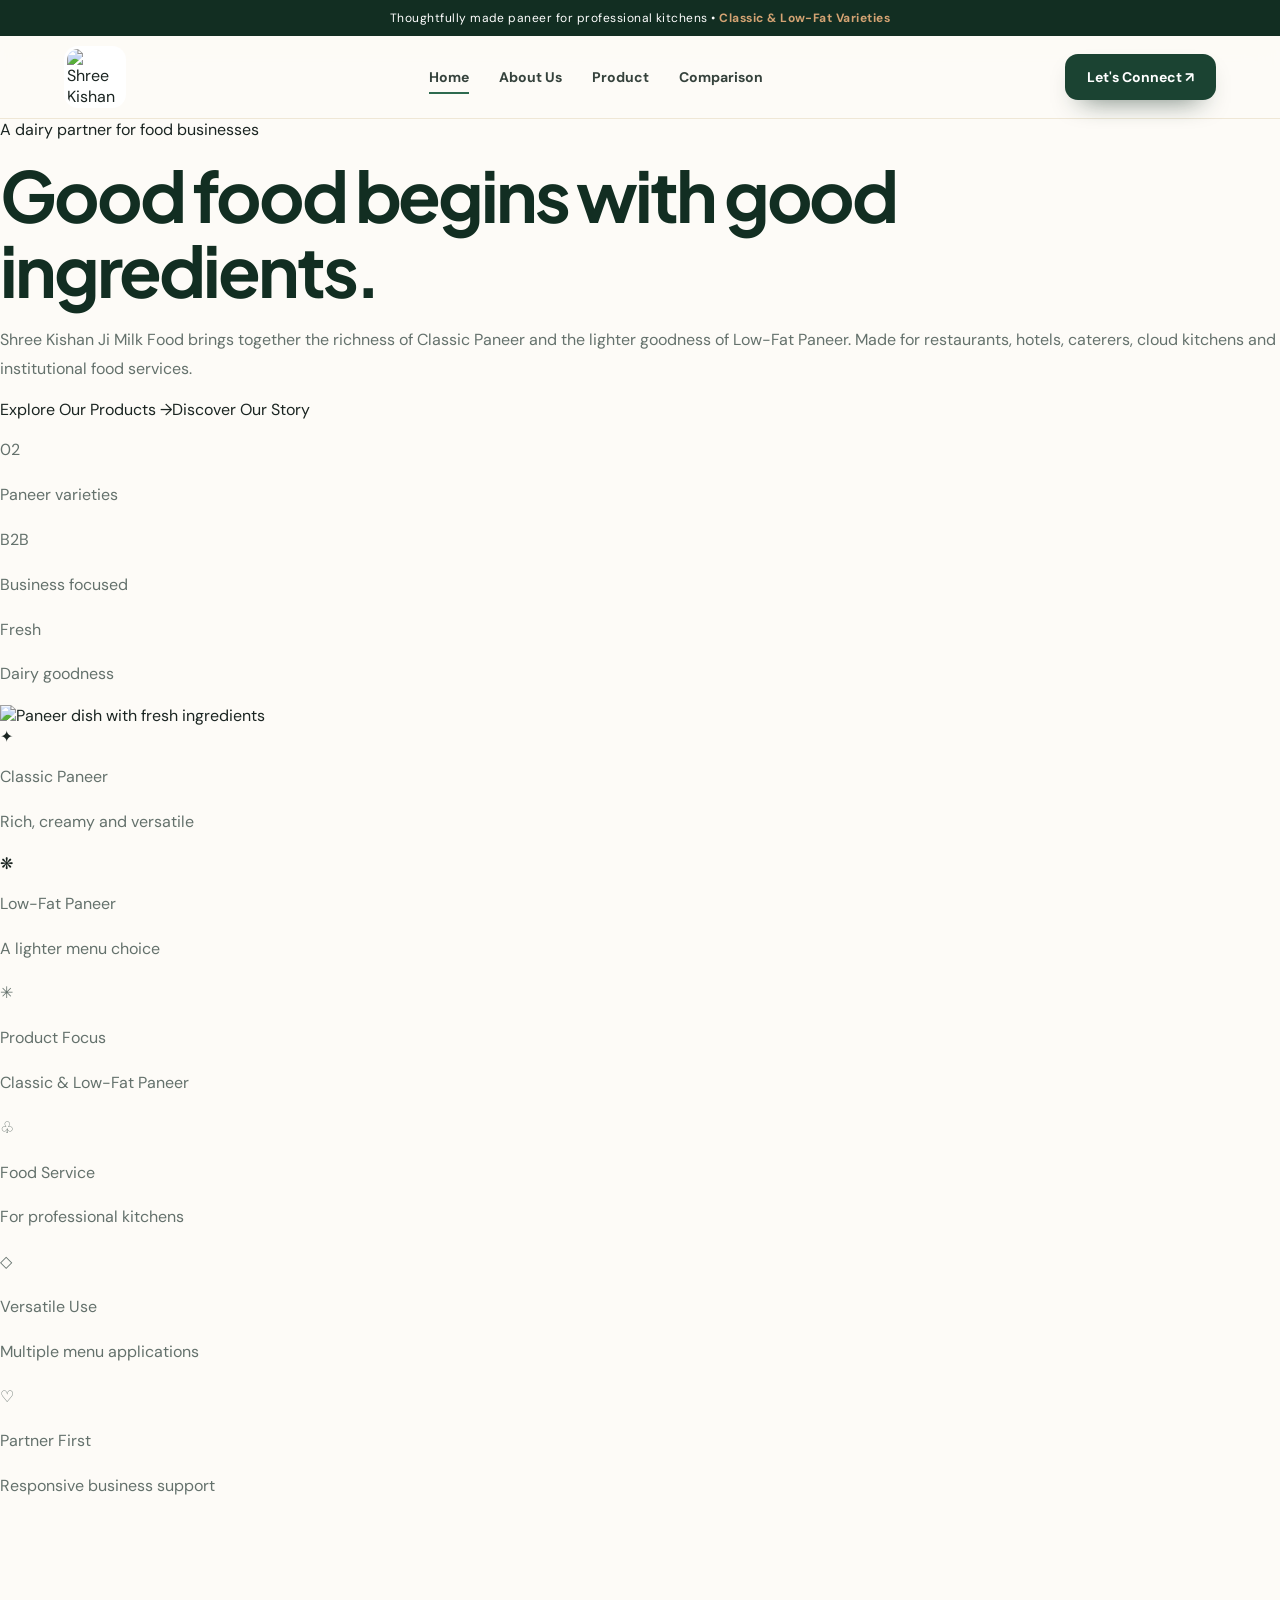
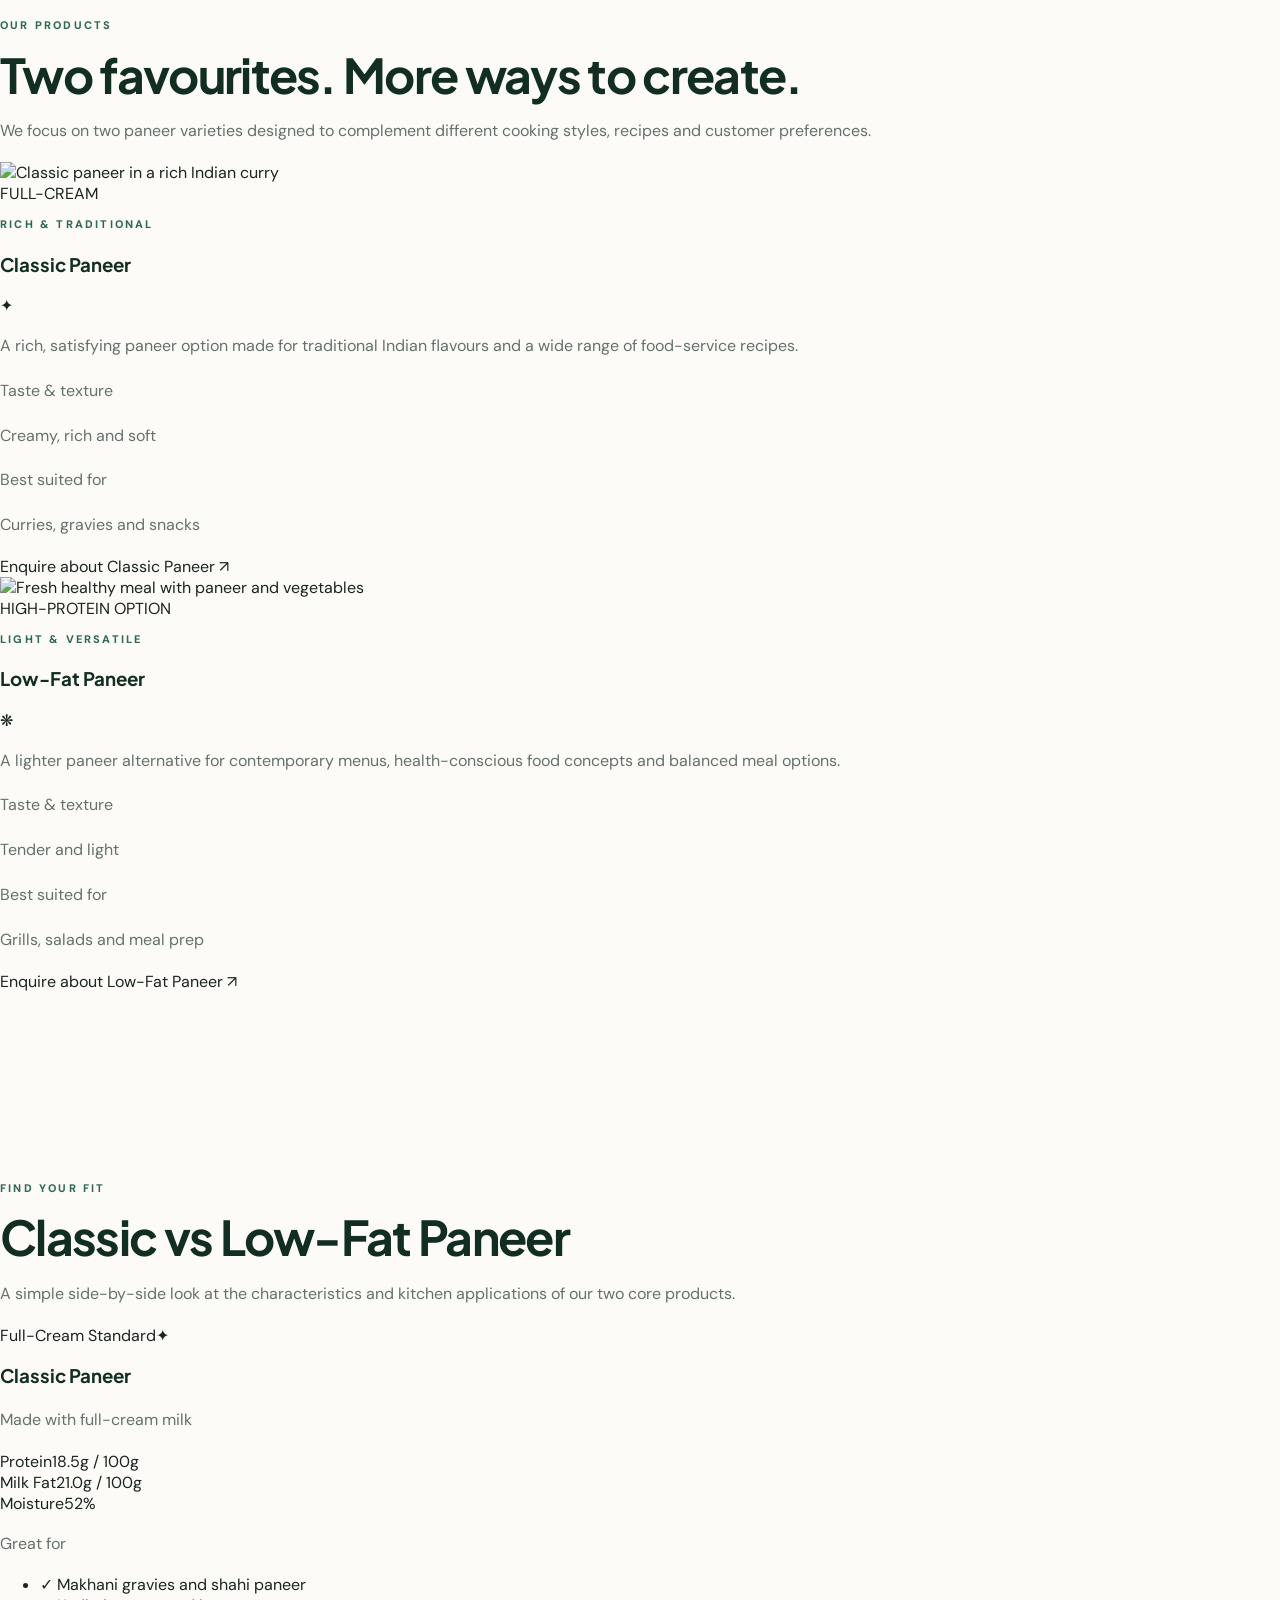
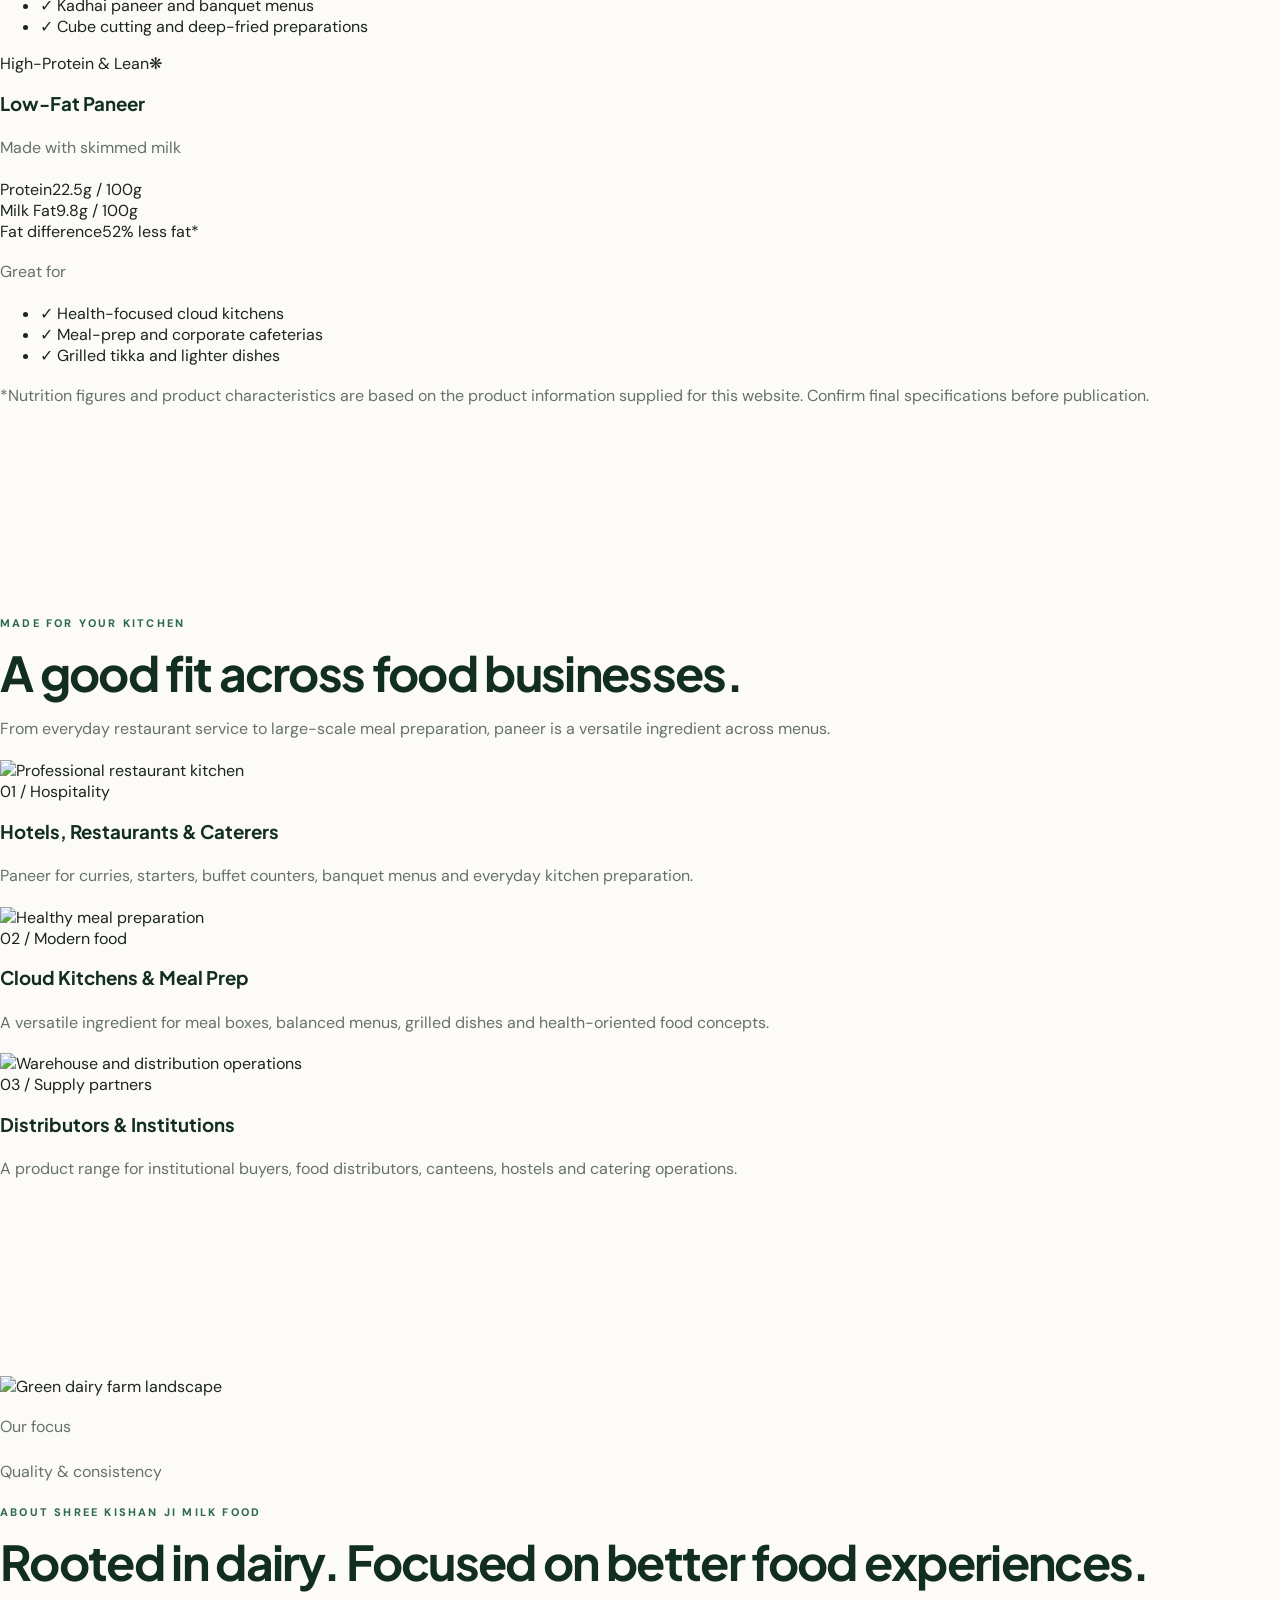
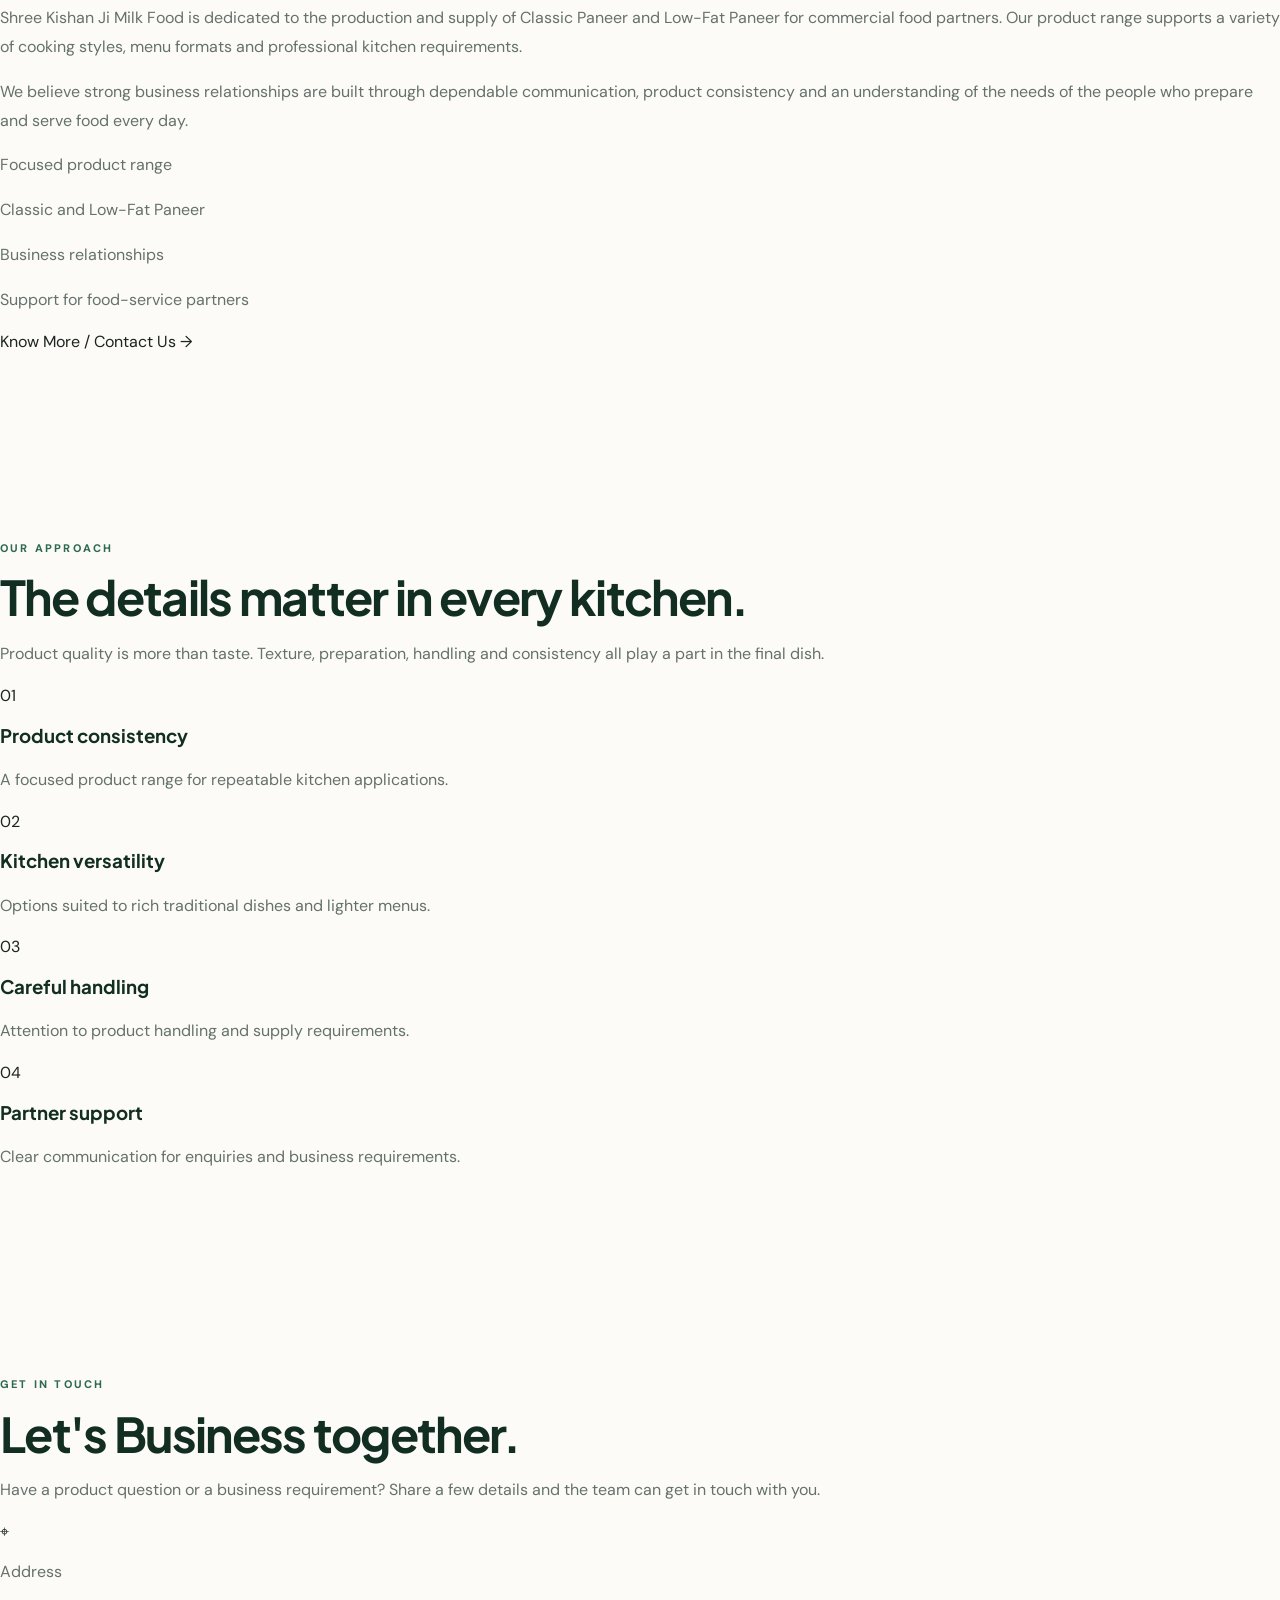
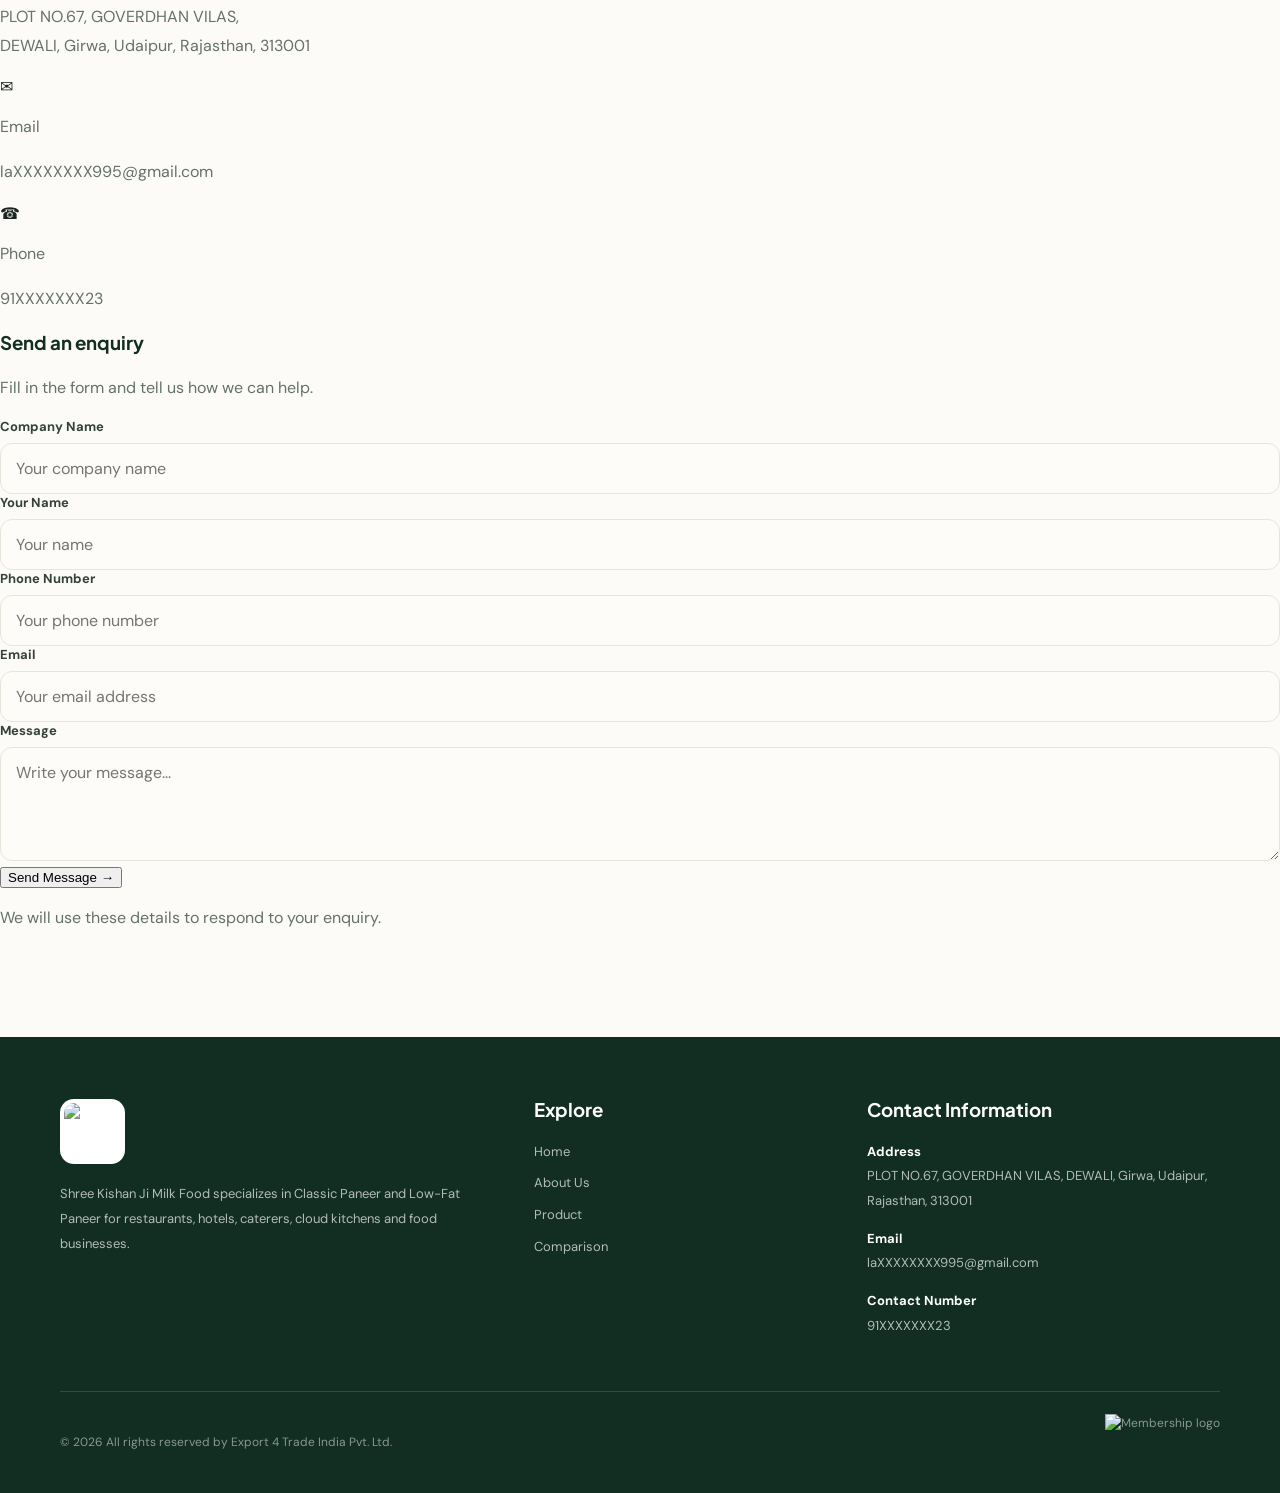
==== index.html @ c9b60cdc "first commit" ====
<!doctype html>
<html lang="en" class="scroll-smooth">
  <head>
    <meta charset="UTF-8" />
    <meta name="viewport" content="width=device-width, initial-scale=1.0" />
    <title>Shree Kishan Ji Milk Food | Classic & Low-Fat Paneer</title>
    <meta
      name="description"
      content="Shree Kishan Ji Milk Food manufactures Classic Paneer and Low-Fat Paneer for hotels, restaurants, caterers, cloud kitchens and institutional kitchens."
    />
    <meta name="keywords" content="Paneer, Low-Fat Paneer, Classic Paneer, Food Service, Hotels, Restaurants, Caterers, Cloud Kitchens, Institutional Kitchens" />
    <meta name="author" content="Gaurav Rajoriya" />

     <!-- Favicon -->
    <link rel="icon" type="image/png" href="./favicon.ico" />
    <link rel="apple-touch-icon" href="./apple-touch-icon.png" />


    <link rel="preconnect" href="https://fonts.googleapis.com" />
    <link rel="preconnect" href="https://fonts.gstatic.com" crossorigin />
    <link
      href="https://fonts.googleapis.com/css2?family=DM+Sans:wght@400;500;600;700&family=Plus+Jakarta+Sans:wght@600;700;800&display=swap"
      rel="stylesheet"
    />
    <link rel="stylesheet" href="style.css" />
    <script src="https://cdn.tailwindcss.com"></script>
    <script>
      tailwind.config = {
        theme: {
          extend: {
            fontFamily: {
              sans: ["DM Sans", "sans-serif"],
              display: ["Plus Jakarta Sans", "sans-serif"],
            },
            colors: {
              cream: { 50: "#FDFBF7", 100: "#F7F3EA", 200: "#EFE7D6" },
              pasture: {
                50: "#F0F7F4",
                100: "#D8F3DC",
                600: "#2D6A4F",
                800: "#1B4332",
                900: "#122E22",
              },
              skyfit: {
                50: "#F0F9FF",
                100: "#E0F2FE",
                600: "#0284C7",
                700: "#0369A1",
              },
              gold: { 400: "#E9C46A", 500: "#D4A373" },
            },
            boxShadow: {
              soft: "0 12px 35px -12px rgba(27,67,50,.15)",
              lift: "0 24px 55px -18px rgba(18,46,34,.25)",
            },
          },
        },
      };
    </script>
  </head>
  <body class="font-sans antialiased">
    <div class="topbar">
      Thoughtfully made paneer for professional kitchens <span>•</span>
      <b>Classic &amp; Low-Fat Varieties</b>
    </div>
    <header class="header">
      <div class="navwrap">
        <a href="https://shreekishanjimilkfood.com/"
          ><img
            class="logo"
            src="https://export4tradeindia.com/vendor/company_logo/company_98817af3-6b42-45e3-9a8e-287d0cdbbabe_6afc1a62ebaba.jpg"
            alt="Shree Kishan Ji Milk Food logo"
        /></a>
        <nav class="nav" id="siteNav">
          <a class="active" href="https://shreekishanjimilkfood.com/">Home</a
          ><a class="" href="aboutus.html">About Us</a
          ><a class="" href="product.html">Product</a
          ><a class="" href="comparison.html"> Comparison</a
          ><a class="mobile-contact-btn" href="contact.html">Contact</a>
        </nav>
        <a class="btn nav-cta" href="contact.html">Let's Connect ↗</a
        ><button
          class="menu-btn"
          id="menuBtn"
          aria-label="Toggle menu"
          aria-expanded="false"
        >
          ☰
        </button>
      </div>
    </header>
    <main>
      <!-- HERO -->
      <section id="home" class="relative overflow-hidden">
        <div
          class="hero-orb absolute -top-28 -right-24 w-[520px] h-[520px] rounded-full bg-pasture-100/70 blur-3xl"
        ></div>
        <div
          class="max-w-7xl mx-auto px-5 lg:px-8 py-16 lg:py-24 grid lg:grid-cols-[1fr_1.05fr] gap-12 lg:gap-16 items-center relative"
        >
          <div class="reveal">
            <span
              class="inline-flex items-center gap-2 bg-pasture-100 text-pasture-900 rounded-full px-4 py-2 text-xs sm:text-sm font-bold"
              ><span class="w-2 h-2 rounded-full bg-pasture-600"></span> A dairy
              partner for food businesses</span
            >
            <h1
              class="font-display text-[2.15rem] sm:text-5xl lg:text-[3.8rem] leading-[1.12] font-extrabold text-pasture-900 mt-6"
            >
              Good food begins with
              <span class="text-pasture-600">good ingredients.</span>
            </h1>
            <p
              class="mt-6 text-slate-600 text-base sm:text-lg leading-relaxed max-w-xl"
            >
              Shree Kishan Ji Milk Food brings together the richness of Classic
              Paneer and the lighter goodness of Low-Fat Paneer. Made for
              restaurants, hotels, caterers, cloud kitchens and institutional
              food services.
            </p>
            <div class="mt-8 flex flex-col sm:flex-row gap-3">
              <a
                href="./product.html"
                class="shine inline-flex justify-center items-center bg-pasture-800 hover:bg-pasture-900 text-white rounded-xl px-7 py-4 font-bold transition shadow-lift"
                >Explore Our Products <span class="ml-3">→</span></a
              ><a
                href="./aboutus.html"
                class="inline-flex justify-center items-center bg-white border border-cream-200 hover:border-pasture-600 text-pasture-900 rounded-xl px-7 py-4 font-bold transition"
                >Discover Our Story</a
              >
            </div>
            <div
              class="mt-10 pt-7 border-t border-cream-200 grid grid-cols-3 gap-4 max-w-lg"
            >
              <div>
                <p
                  class="font-display font-extrabold text-2xl text-pasture-800"
                >
                  02
                </p>
                <p class="text-xs sm:text-sm text-slate-500 mt-1">
                  Paneer varieties
                </p>
              </div>
              <div>
                <p
                  class="font-display font-extrabold text-2xl text-pasture-800"
                >
                  B2B
                </p>
                <p class="text-xs sm:text-sm text-slate-500 mt-1">
                  Business focused
                </p>
              </div>
              <div>
                <p
                  class="font-display font-extrabold text-2xl text-pasture-800"
                >
                  Fresh
                </p>
                <p class="text-xs sm:text-sm text-slate-500 mt-1">
                  Dairy goodness
                </p>
              </div>
            </div>
          </div>
          <div class="relative reveal" style="transition-delay: 140ms">
            <div
              class="absolute -inset-4 bg-gradient-to-br from-gold-400/25 via-pasture-100 to-skyfit-100/60 rounded-[2.5rem] rotate-3"
            ></div>
            <div
              class="relative rounded-[2rem] overflow-hidden border-[7px] border-white shadow-lift image-zoom"
            >
              <img
                src="https://images.unsplash.com/photo-1631452180519-c014fe946bc7?auto=format&fit=crop&w=1200&q=90"
                alt="Paneer dish with fresh ingredients"
                class="w-full h-[340px] sm:h-[490px] object-cover"
              />
            </div>
            <div
              class="float absolute -left-2 sm:-left-8 top-10 bg-white/95 backdrop-blur rounded-2xl shadow-soft p-4 sm:p-5 max-w-[190px]"
            >
              <span class="text-2xl">✦</span>
              <p class="font-display font-bold text-pasture-900 mt-1">
                Classic Paneer
              </p>
              <p class="text-xs text-slate-500 mt-1">
                Rich, creamy and versatile
              </p>
            </div>
            <div
              class="float-delay absolute -right-1 sm:-right-6 bottom-8 bg-pasture-900 text-white rounded-2xl shadow-lift p-4 sm:p-5 max-w-[190px]"
            >
              <span class="text-2xl text-gold-400">❋</span>
              <p class="font-display font-bold text-white mt-1">Low-Fat Paneer</p>
              <p class="text-xs text-white/65 mt-1">A lighter menu choice</p>
            </div>
          </div>
        </div>
      </section>
      <!-- BRAND STRIP -->
      <section class="bg-white border-y border-cream-200">
        <div
          class="max-w-7xl mx-auto px-5 lg:px-8 py-7 grid grid-cols-2 md:grid-cols-4 gap-6 text-center"
        >
          <div class="reveal">
            <p class="text-pasture-600 text-xl">✳</p>
            <p class="font-bold text-pasture-900 mt-1">Product Focus</p>
            <p class="text-xs text-slate-500 mt-1">Classic & Low-Fat Paneer</p>
          </div>
          <div class="reveal">
            <p class="text-pasture-600 text-xl">♧</p>
            <p class="font-bold text-pasture-900 mt-1">Food Service</p>
            <p class="text-xs text-slate-500 mt-1">For professional kitchens</p>
          </div>
          <div class="reveal">
            <p class="text-pasture-600 text-xl">◇</p>
            <p class="font-bold text-pasture-900 mt-1">Versatile Use</p>
            <p class="text-xs text-slate-500 mt-1">
              Multiple menu applications
            </p>
          </div>
          <div class="reveal">
            <p class="text-pasture-600 text-xl">♡</p>
            <p class="font-bold text-pasture-900 mt-1">Partner First</p>
            <p class="text-xs text-slate-500 mt-1">
              Responsive business support
            </p>
          </div>
        </div>
      </section>
      <!-- PRODUCTS -->
      <section id="products" class="section-pad bg-cream-50">
        <div class="max-w-7xl mx-auto px-5 lg:px-8">
          <div class="max-w-2xl mx-auto text-center mb-14 reveal">
            <p
              class="eyebrow text-xs font-extrabold uppercase text-pasture-600"
            >
              Our Products
            </p>
            <h2
              class="font-display text-3xl sm:text-4xl lg:text-5xl font-extrabold text-pasture-900 mt-3"
            >
              Two favourites. More ways to create.
            </h2>
            <p class="text-slate-600 mt-4 leading-relaxed">
              We focus on two paneer varieties designed to complement different
              cooking styles, recipes and customer preferences.
            </p>
          </div>
          <div class="grid lg:grid-cols-2 gap-8">
            <article
              class="comparison-card reveal bg-white rounded-[2rem] overflow-hidden border border-cream-200 shadow-soft"
            >
              <div class="relative h-64 sm:h-80 image-zoom overflow-hidden">
                <img
                  src="https://encrypted-tbn0.gstatic.com/images?q=tbn:ANd9GcROo7PjrBl5yjyOrtoBVcky9UUO0MrdorzkqCDSwlj6xg&s=10"
                  alt="Classic paneer in a rich Indian curry"
                  class="w-full h-full object-cover"
                /><span
                  class="absolute top-5 left-5 bg-white/95 text-pasture-900 text-xs font-bold px-4 py-2 rounded-full"
                  >FULL-CREAM</span
                >
              </div>
              <div class="p-7 sm:p-9">
                <div class="flex items-start justify-between gap-4">
                  <div>
                    <p
                      class="eyebrow text-[10px] font-extrabold uppercase text-gold-500"
                    >
                      Rich & traditional
                    </p>
                    <h3
                      class="font-display text-2xl sm:text-3xl font-extrabold text-pasture-900 mt-2"
                    >
                      Classic Paneer
                    </h3>
                  </div>
                  <span class="text-3xl text-gold-500">✦</span>
                </div>
                <p class="text-slate-600 leading-relaxed mt-4">
                  A rich, satisfying paneer option made for traditional Indian
                  flavours and a wide range of food-service recipes.
                </p>
                <div class="grid sm:grid-cols-2 gap-3 mt-6">
                  <div class="bg-cream-50 rounded-xl p-4">
                    <p class="text-xs font-bold text-pasture-800">
                      Taste & texture
                    </p>
                    <p class="text-sm text-slate-600 mt-1">
                      Creamy, rich and soft
                    </p>
                  </div>
                  <div class="bg-cream-50 rounded-xl p-4">
                    <p class="text-xs font-bold text-pasture-800">
                      Best suited for
                    </p>
                    <p class="text-sm text-slate-600 mt-1">
                      Curries, gravies and snacks
                    </p>
                  </div>
                </div>
                <a
                  href="contact.html"
                  class="inline-flex items-center mt-7 text-pasture-700 font-bold hover:text-pasture-900"
                  >Enquire about Classic Paneer <span class="ml-2">↗</span></a
                >
              </div>
            </article>
            <article
              class="comparison-card reveal bg-white rounded-[2rem] overflow-hidden border border-cream-200 shadow-soft"
              style="transition-delay: 120ms"
            >
              <div class="relative h-64 sm:h-80 image-zoom overflow-hidden">
                <img
                  src="https://encrypted-tbn0.gstatic.com/images?q=tbn:ANd9GcQuod0s293kv3gmIuRHAVWwrUfYeNpTG-qV2-JhHv1HmA&s=10"
                  alt="Fresh healthy meal with paneer and vegetables"
                  class="w-full h-full object-cover"
                /><span
                  class="absolute top-5 left-5 bg-skyfit-600 text-white text-xs font-bold px-4 py-2 rounded-full"
                  >HIGH-PROTEIN OPTION</span
                >
              </div>
              <div class="p-7 sm:p-9">
                <div class="flex items-start justify-between gap-4">
                  <div>
                    <p
                      class="eyebrow text-[10px] font-extrabold uppercase text-skyfit-700"
                    >
                      Light & versatile
                    </p>
                    <h3
                      class="font-display text-2xl sm:text-3xl font-extrabold text-pasture-900 mt-2"
                    >
                      Low-Fat Paneer
                    </h3>
                  </div>
                  <span class="text-3xl text-skyfit-600">❋</span>
                </div>
                <p class="text-slate-600 leading-relaxed mt-4">
                  A lighter paneer alternative for contemporary menus,
                  health-conscious food concepts and balanced meal options.
                </p>
                <div class="grid sm:grid-cols-2 gap-3 mt-6">
                  <div class="bg-skyfit-50 rounded-xl p-4">
                    <p class="text-xs font-bold text-skyfit-700">
                      Taste & texture
                    </p>
                    <p class="text-sm text-slate-600 mt-1">Tender and light</p>
                  </div>
                  <div class="bg-skyfit-50 rounded-xl p-4">
                    <p class="text-xs font-bold text-skyfit-700">
                      Best suited for
                    </p>
                    <p class="text-sm text-slate-600 mt-1">
                      Grills, salads and meal prep
                    </p>
                  </div>
                </div>
                <a
                  href="contact.html"
                  class="inline-flex items-center mt-7 text-skyfit-700 font-bold hover:text-pasture-900"
                  >Enquire about Low-Fat Paneer <span class="ml-2">↗</span></a
                >
              </div>
            </article>
          </div>
        </div>
      </section>
      <!-- COMPARISON - inspired by original two-card spec comparison -->
      <section
        id="comparison"
        class="section-pad bg-white border-y border-cream-200"
      >
        <div class="max-w-7xl mx-auto px-5 lg:px-8">
          <div class="max-w-3xl mx-auto text-center mb-12 reveal">
            <p class="eyebrow text-xs font-extrabold uppercase text-skyfit-700">
              Find your fit
            </p>
            <h2
              class="font-display text-3xl sm:text-4xl lg:text-5xl font-extrabold text-pasture-900 mt-3"
            >
              Classic vs Low-Fat Paneer
            </h2>
            <p class="text-slate-600 mt-4 leading-relaxed">
              A simple side-by-side look at the characteristics and kitchen
              applications of our two core products.
            </p>
          </div>
          <div class="grid lg:grid-cols-2 gap-7 items-stretch">
            <div
              class="comparison-card reveal rounded-[2rem] border border-cream-200 bg-cream-50 p-7 sm:p-9"
            >
              <div class="flex items-center justify-between">
                <span
                  class="bg-gold-400/20 text-amber-800 text-xs font-extrabold uppercase tracking-wider px-3 py-2 rounded-full"
                  >Full-Cream Standard</span
                ><span class="text-3xl">✦</span>
              </div>
              <h3
                class="font-display text-2xl font-extrabold text-pasture-900 mt-5"
              >
                Classic Paneer
              </h3>
              <p class="text-sm text-slate-500 mt-1">
                Made with full-cream milk
              </p>
              <div class="space-y-5 mt-8">
                <div>
                  <div class="flex justify-between text-sm font-semibold mb-2">
                    <span>Protein</span
                    ><span class="text-pasture-800">18.5g / 100g</span>
                  </div>
                  <div class="h-2.5 bg-white rounded-full overflow-hidden">
                    <div
                      class="h-full w-[74%] bg-pasture-600 rounded-full"
                    ></div>
                  </div>
                </div>
                <div>
                  <div class="flex justify-between text-sm font-semibold mb-2">
                    <span>Milk Fat</span
                    ><span class="text-amber-700">21.0g / 100g</span>
                  </div>
                  <div class="h-2.5 bg-white rounded-full overflow-hidden">
                    <div class="h-full w-[84%] bg-gold-500 rounded-full"></div>
                  </div>
                </div>
                <div>
                  <div class="flex justify-between text-sm font-semibold mb-2">
                    <span>Moisture</span><span class="text-slate-700">52%</span>
                  </div>
                  <div class="h-2.5 bg-white rounded-full overflow-hidden">
                    <div class="h-full w-[52%] bg-slate-500 rounded-full"></div>
                  </div>
                </div>
              </div>
              <div class="mt-8 bg-white rounded-2xl p-5">
                <p class="font-bold text-pasture-900 text-sm">Great for</p>
                <ul class="mt-3 space-y-2 text-sm text-slate-600">
                  <li>✓ Makhani gravies and shahi paneer</li>
                  <li>✓ Kadhai paneer and banquet menus</li>
                  <li>✓ Cube cutting and deep-fried preparations</li>
                </ul>
              </div>
            </div>
            <div
              class="comparison-card reveal rounded-[2rem] border border-skyfit-100 bg-skyfit-50/70 p-7 sm:p-9"
              style="transition-delay: 120ms"
            >
              <div class="flex items-center justify-between">
                <span
                  class="bg-skyfit-100 text-skyfit-700 text-xs font-extrabold uppercase tracking-wider px-3 py-2 rounded-full"
                  >High-Protein & Lean</span
                ><span class="text-3xl text-skyfit-600">❋</span>
              </div>
              <h3
                class="font-display text-2xl font-extrabold text-pasture-900 mt-5"
              >
                Low-Fat Paneer
              </h3>
              <p class="text-sm text-slate-500 mt-1">Made with skimmed milk</p>
              <div class="space-y-5 mt-8">
                <div>
                  <div class="flex justify-between text-sm font-semibold mb-2">
                    <span>Protein</span
                    ><span class="text-skyfit-700">22.5g / 100g</span>
                  </div>
                  <div class="h-2.5 bg-white rounded-full overflow-hidden">
                    <div
                      class="h-full w-[90%] bg-skyfit-600 rounded-full"
                    ></div>
                  </div>
                </div>
                <div>
                  <div class="flex justify-between text-sm font-semibold mb-2">
                    <span>Milk Fat</span
                    ><span class="text-emerald-700">9.8g / 100g</span>
                  </div>
                  <div class="h-2.5 bg-white rounded-full overflow-hidden">
                    <div
                      class="h-full w-[39%] bg-emerald-500 rounded-full"
                    ></div>
                  </div>
                </div>
                <div>
                  <div class="flex justify-between text-sm font-semibold mb-2">
                    <span>Fat difference</span
                    ><span class="text-slate-700">52% less fat*</span>
                  </div>
                  <div class="h-2.5 bg-white rounded-full overflow-hidden">
                    <div
                      class="h-full w-[48%] bg-skyfit-600 rounded-full"
                    ></div>
                  </div>
                </div>
              </div>
              <div class="mt-8 bg-white rounded-2xl p-5">
                <p class="font-bold text-skyfit-700 text-sm">Great for</p>
                <ul class="mt-3 space-y-2 text-sm text-slate-600">
                  <li>✓ Health-focused cloud kitchens</li>
                  <li>✓ Meal-prep and corporate cafeterias</li>
                  <li>✓ Grilled tikka and lighter dishes</li>
                </ul>
              </div>
            </div>
          </div>
          <p class="text-xs text-slate-400 text-center mt-5">
            *Nutrition figures and product characteristics are based on the
            product information supplied for this website. Confirm final
            specifications before publication.
          </p>
        </div>
      </section>
      <!-- USE CASES -->
      <section class="section-pad bg-cream-50">
        <div class="max-w-7xl mx-auto px-5 lg:px-8">
          <div
            class="flex flex-col md:flex-row md:items-end justify-between gap-5 mb-11 reveal"
          >
            <div>
              <p
                class="eyebrow text-xs font-extrabold uppercase text-pasture-600"
              >
                Made for your kitchen
              </p>
              <h2
                class="font-display text-3xl sm:text-4xl font-extrabold text-pasture-900 mt-3"
              >
                A good fit across food businesses.
              </h2>
            </div>
            <p class="text-slate-600 max-w-md leading-relaxed">
              From everyday restaurant service to large-scale meal preparation,
              paneer is a versatile ingredient across menus.
            </p>
          </div>
          <div class="grid md:grid-cols-3 gap-6">
            <article
              class="reveal group rounded-3xl overflow-hidden bg-white border border-cream-200 shadow-soft"
            >
              <div class="h-52 image-zoom overflow-hidden">
                <img
                  src="https://images.unsplash.com/photo-1556910103-1c02745aae4d?auto=format&fit=crop&w=800&q=85"
                  alt="Professional restaurant kitchen"
                  class="w-full h-full object-cover"
                />
              </div>
              <div class="p-6">
                <span
                  class="text-xs font-bold text-pasture-600 uppercase tracking-wider"
                  >01 / Hospitality</span
                >
                <h3
                  class="font-display text-xl font-bold text-pasture-900 mt-2"
                >
                  Hotels, Restaurants & Caterers
                </h3>
                <p class="text-sm text-slate-600 leading-relaxed mt-3">
                  Paneer for curries, starters, buffet counters, banquet menus
                  and everyday kitchen preparation.
                </p>
              </div>
            </article>
            <article
              class="reveal group rounded-3xl overflow-hidden bg-white border border-cream-200 shadow-soft"
              style="transition-delay: 100ms"
            >
              <div class="h-52 image-zoom overflow-hidden">
                <img
                  src="https://images.unsplash.com/photo-1547592180-85f173990554?auto=format&fit=crop&w=800&q=85"
                  alt="Healthy meal preparation"
                  class="w-full h-full object-cover"
                />
              </div>
              <div class="p-6">
                <span
                  class="text-xs font-bold text-skyfit-700 uppercase tracking-wider"
                  >02 / Modern food</span
                >
                <h3
                  class="font-display text-xl font-bold text-pasture-900 mt-2"
                >
                  Cloud Kitchens & Meal Prep
                </h3>
                <p class="text-sm text-slate-600 leading-relaxed mt-3">
                  A versatile ingredient for meal boxes, balanced menus, grilled
                  dishes and health-oriented food concepts.
                </p>
              </div>
            </article>
            <article
              class="reveal group rounded-3xl overflow-hidden bg-white border border-cream-200 shadow-soft"
              style="transition-delay: 200ms"
            >
              <div class="h-52 image-zoom overflow-hidden">
                <img
                  src="https://images.unsplash.com/photo-1586528116311-ad8dd3c8310d?auto=format&fit=crop&w=800&q=85"
                  alt="Warehouse and distribution operations"
                  class="w-full h-full object-cover"
                />
              </div>
              <div class="p-6">
                <span
                  class="text-xs font-bold text-amber-700 uppercase tracking-wider"
                  >03 / Supply partners</span
                >
                <h3
                  class="font-display text-xl font-bold text-pasture-900 mt-2"
                >
                  Distributors & Institutions
                </h3>
                <p class="text-sm text-slate-600 leading-relaxed mt-3">
                  A product range for institutional buyers, food distributors,
                  canteens, hostels and catering operations.
                </p>
              </div>
            </article>
          </div>
        </div>
      </section>
      <!-- ABOUT -->
      <section
        id="about"
        class="section-pad bg-white border-y border-cream-200"
      >
        <div
          class="max-w-7xl mx-auto px-5 lg:px-8 grid lg:grid-cols-2 gap-12 lg:gap-16 items-center"
        >
          <div class="relative reveal">
            <div class="rounded-[2rem] overflow-hidden shadow-lift image-zoom">
              <img
                src="https://cheeseknees.com/wp-content/uploads/2021/04/paneer2sq.jpg"
                alt="Green dairy farm landscape"
                class="w-full h-[330px] sm:h-[480px] object-cover"
              />
            </div>
            <div
              class="float absolute -bottom-5 -right-3 sm:right-7 bg-pasture-900 text-white rounded-2xl p-5 shadow-lift"
            >
              <p
                class="text-gold-400 text-xs font-bold uppercase tracking-widest"
              >
                Our focus
              </p>
              <p class="font-display text-xl font-bold text-white mt-1">
                Quality & consistency
              </p>
            </div>
          </div>
          <div class="reveal">
            <p
              class="eyebrow text-xs font-extrabold uppercase text-pasture-600"
            >
              About Shree Kishan Ji Milk Food
            </p>
            <h2
              class="font-display text-3xl sm:text-4xl lg:text-5xl font-extrabold text-pasture-900 mt-3 leading-tight"
            >
              Rooted in dairy. Focused on better food experiences.
            </h2>
            <p class="text-slate-600 leading-relaxed mt-6">
              Shree Kishan Ji Milk Food is dedicated to the production and
              supply of Classic Paneer and Low-Fat Paneer for commercial food
              partners. Our product range supports a variety of cooking styles,
              menu formats and professional kitchen requirements.
            </p>
            <p class="text-slate-600 leading-relaxed mt-4">
              We believe strong business relationships are built through
              dependable communication, product consistency and an understanding
              of the needs of the people who prepare and serve food every day.
            </p>
            <div class="grid sm:grid-cols-2 gap-4 mt-7">
              <div class="border-l-2 border-pasture-600 pl-4">
                <p class="font-bold text-pasture-900">Focused product range</p>
                <p class="text-sm text-slate-500 mt-1">
                  Classic and Low-Fat Paneer
                </p>
              </div>
              <div class="border-l-2 border-gold-500 pl-4">
                <p class="font-bold text-pasture-900">Business relationships</p>
                <p class="text-sm text-slate-500 mt-1">
                  Support for food-service partners
                </p>
              </div>
            </div>
            <a
              href="./contact.html"
              class="inline-flex mt-8 bg-pasture-800 hover:bg-pasture-900 text-white px-6 py-3.5 rounded-xl font-bold transition"
              >Know More / Contact Us <span class="ml-3">→</span></a
            >
          </div>
        </div>
      </section>
      <!-- PROCESS / QUALITY -->
      <section
        class="section-pad bg-pasture-900 text-white relative overflow-hidden"
      >
        <div
          class="absolute -right-24 -top-24 w-96 h-96 bg-pasture-600/30 rounded-full blur-3xl"
        ></div>
        <div class="max-w-7xl mx-auto px-5 lg:px-8 relative">
          <div class="max-w-2xl reveal">
            <p class="eyebrow text-xs font-extrabold uppercase text-gold-400">
              Our approach
            </p>
            <h2 class="font-display text-3xl sm:text-4xl font-extrabold mt-3 text-white">
              The details matter in every kitchen.
            </h2>
            <p class="text-white/65 mt-4 leading-relaxed">
              Product quality is more than taste. Texture, preparation, handling
              and consistency all play a part in the final dish.
            </p>
          </div>
          <div class="grid sm:grid-cols-2 lg:grid-cols-4 gap-5 mt-11">
            <div
              class="reveal rounded-2xl bg-white/8 border border-white/10 p-6"
            >
              <span class="text-gold-400 text-2xl">01</span>
              <h3 class="font-display font-bold text-lg mt-5">
                Product consistency
              </h3>
              <p class="text-sm text-white/60 mt-2 leading-relaxed">
                A focused product range for repeatable kitchen applications.
              </p>
            </div>
            <div
              class="reveal rounded-2xl bg-white/8 border border-white/10 p-6"
              style="transition-delay: 80ms"
            >
              <span class="text-gold-400 text-2xl">02</span>
              <h3 class="font-display font-bold text-lg mt-5">
                Kitchen versatility
              </h3>
              <p class="text-sm text-white/60 mt-2 leading-relaxed">
                Options suited to rich traditional dishes and lighter menus.
              </p>
            </div>
            <div
              class="reveal rounded-2xl bg-white/8 border border-white/10 p-6"
              style="transition-delay: 160ms"
            >
              <span class="text-gold-400 text-2xl">03</span>
              <h3 class="font-display font-bold text-lg mt-5">
                Careful handling
              </h3>
              <p class="text-sm text-white/60 mt-2 leading-relaxed">
                Attention to product handling and supply requirements.
              </p>
            </div>
            <div
              class="reveal rounded-2xl bg-white/8 border border-white/10 p-6"
              style="transition-delay: 240ms"
            >
              <span class="text-gold-400 text-2xl">04</span>
              <h3 class="font-display font-bold text-lg mt-5">
                Partner support
              </h3>
              <p class="text-sm text-white/60 mt-2 leading-relaxed">
                Clear communication for enquiries and business requirements.
              </p>
            </div>
          </div>
        </div>
      </section>
      <!-- CONTACT -->
     
<section id="contact" class="section-pad bg-cream-50">
  <div class="max-w-7xl mx-auto px-5 lg:px-8">
    <div class="grid lg:grid-cols-[.85fr_1.15fr] gap-12 items-start">

      <div class="reveal">
        <p class="eyebrow text-xs font-extrabold uppercase text-pasture-600">
          Get in touch
        </p>

        <h2 class="font-display text-3xl sm:text-4xl lg:text-5xl font-extrabold text-pasture-900 mt-3 leading-tight">
          Let's Business together.
        </h2>

        <p class="text-slate-600 leading-relaxed mt-5">
          Have a product question or a business requirement? Share a few
          details and the team can get in touch with you.
        </p>

        <div class="mt-9 space-y-5">

          <div class="flex gap-4 items-start">
            <span class="w-11 h-11 rounded-xl bg-pasture-100 text-pasture-800 flex items-center justify-center text-lg">⌖</span>
            <div>
              <p class="font-bold text-pasture-900">Address</p>
              <p class="text-sm text-slate-500 mt-1">
                PLOT NO.67, GOVERDHAN VILAS,<br>
                DEWALI, Girwa, Udaipur, Rajasthan, 313001
              </p>
            </div>
          </div>

          <div class="flex gap-4 items-start">
            <span class="w-11 h-11 rounded-xl bg-pasture-100 text-pasture-800 flex items-center justify-center text-lg">✉</span>
            <div>
              <p class="font-bold text-pasture-900">Email</p>
              <p class="text-sm text-slate-500 mt-1">
                laXXXXXXXX995@gmail.com
              </p>
            </div>
          </div>

          <div class="flex gap-4 items-start">
            <span class="w-11 h-11 rounded-xl bg-pasture-100 text-pasture-800 flex items-center justify-center text-lg">☎</span>
            <div>
              <p class="font-bold text-pasture-900">Phone</p>
              <p class="text-sm text-slate-500 mt-1">91XXXXXXX23</p>
            </div>
          </div>

        </div>
      </div>

      <div class="reveal bg-white rounded-[2rem] border border-cream-200 shadow-soft p-6 sm:p-9">

        <div class="mb-7">
          <h3 class="font-display text-2xl font-extrabold text-pasture-900">
            Send an enquiry
          </h3>
          <p class="text-sm text-slate-500 mt-2">
            Fill in the form and tell us how we can help.
          </p>
        </div>

        <form
  id="contactForm"
  action="https://formsubmit.co/a3182180469c85d073dd76a2aa2d8ccd"
  method="POST"
  class="grid sm:grid-cols-2 gap-5"
>
  <input type="hidden" name="_subject" value="New Business Enquiry - Shree Kishan Ji Milk Food">

  <input type="hidden" name="_template" value="table">

  <input type="hidden" name="_captcha" value="true">

  <input type="hidden" name="_next" value="https://shreekishanjimilkfood.com/thank-you.html">

  <input type="text" name="_honey" style="display:none" tabindex="-1" autocomplete="off">

          <!-- Honeypot spam protection -->
          <input type="text" name="_honey" style="display:none" tabindex="-1" autocomplete="off">

          <div>
            <label for="company" class="block text-sm font-semibold text-slate-700 mb-2">
              Company Name
            </label>
            <input
              id="company"
              name="company"
              required
              maxlength="120"
              class="w-full rounded-xl border border-cream-200 bg-cream-50 px-4 py-3.5 outline-none focus:border-pasture-600 focus:ring-2 focus:ring-pasture-100"
              placeholder="Your company name"
            >
          </div>

          <div>
            <label for="name" class="block text-sm font-semibold text-slate-700 mb-2">
              Your Name
            </label>
            <input
              id="name"
              name="name"
              required
              maxlength="100"
              class="w-full rounded-xl border border-cream-200 bg-cream-50 px-4 py-3.5 outline-none focus:border-pasture-600 focus:ring-2 focus:ring-pasture-100"
              placeholder="Your name"
            >
          </div>

          <div>
            <label for="phone" class="block text-sm font-semibold text-slate-700 mb-2">
              Phone Number
            </label>
            <input
              id="phone"
              name="phone"
              type="tel"
              required
              maxlength="20"
              pattern="[0-9+\-\s()]{7,20}"
              class="w-full rounded-xl border border-cream-200 bg-cream-50 px-4 py-3.5 outline-none focus:border-pasture-600 focus:ring-2 focus:ring-pasture-100"
              placeholder="Your phone number"
            >
          </div>

          <div>
            <label for="email" class="block text-sm font-semibold text-slate-700 mb-2">
              Email
            </label>
            <input
              id="email"
              name="email"
              type="email"
              required
              maxlength="150"
              class="w-full rounded-xl border border-cream-200 bg-cream-50 px-4 py-3.5 outline-none focus:border-pasture-600 focus:ring-2 focus:ring-pasture-100"
              placeholder="Your email address"
            >
          </div>

          <div class="sm:col-span-2">
            <label for="message" class="block text-sm font-semibold text-slate-700 mb-2">
              Message
            </label>
            <textarea
              id="message"
              name="message"
              rows="4"
              required
              maxlength="3000"
              class="w-full rounded-xl border border-cream-200 bg-cream-50 px-4 py-3.5 outline-none focus:border-pasture-600 focus:ring-2 focus:ring-pasture-100 resize-y"
              placeholder="Write your message..."
            ></textarea>
          </div>


          <div class="sm:col-span-2 flex flex-col sm:flex-row sm:items-center gap-4">
            <button
              type="submit"
              class="shine bg-pasture-800 hover:bg-pasture-900 text-white px-7 py-4 rounded-xl font-bold transition shadow-soft"
            >
              Send Message <span class="ml-3">→</span>
            </button>

            <p class="text-xs text-slate-500" role="status">
              We will use these details to respond to your enquiry.
            </p>
          </div>

        </form>
      </div>

    </div>
  </div>
</section>

    </main>
     <footer class="footer">
      <div class="footer-container">
        <div class="footer-grid">
          <div>
            <img
              class="footer-logo"
              src="https://export4tradeindia.com/vendor/company_logo/company_98817af3-6b42-45e3-9a8e-287d0cdbbabe_6afc1a62ebaba.jpg"
              alt="Shree Kishan Ji Milk Food logo"
            />
            <p>
              Shree Kishan Ji Milk Food specializes in Classic Paneer and
              Low-Fat Paneer for restaurants, hotels, caterers, cloud kitchens
              and food businesses.
            </p>
          </div>
          <div>
            <h3>Explore</h3>
            <ul>
              <li><a href="https://shreekishanjimilkfood.com">Home</a></li>
              <li><a href="aboutus.html">About Us</a></li>
              <li><a href="product.html">Product</a></li>
              <li><a href="comparison.html"> Comparison</a></li>
             
            </ul>
          </div>
          <div>
            <h3>Contact Information</h3>
            <p>
              <b style="color: white">Address</b><br />PLOT NO.67, GOVERDHAN
              VILAS, DEWALI, Girwa, Udaipur, Rajasthan, 313001
            </p>
            <p>
              <b style="color: white">Email</b><br />laXXXXXXXX995@gmail.com
            </p>
            <p><b style="color: white">Contact Number</b><br />91XXXXXXX23</p>
          </div>
        </div>
       <div class="footer-bottom">
  <span>
    © <span id="year"></span>
    <a href="https://export4tradeindia.com/">All rights reserved by Export 4 Trade India Pvt. Ltd.</a>
  </span>
  <img
    src="https://ms-export.co.in/wp-content/uploads/2024/01/MEMBER-OF-2.png"
    alt="Membership logo"
  />
</div>
      </div>
    </footer>
    <script>
      // For true email privacy, connect this form to a server-side endpoint and keep the recipient address on the server.
    
      const menu = document.getElementById("menuBtn"),
        nav = document.getElementById("siteNav");
      menu.addEventListener("click", () => {
        const open = nav.classList.toggle("open");
        menu.setAttribute("aria-expanded", String(open));
        menu.textContent = open ? "✕" : "☰";
      });
   
      document.getElementById("year").textContent = new Date().getFullYear();
      const observer = new IntersectionObserver(
        (entries) =>
          entries.forEach((entry) => {
            if (entry.isIntersecting) {
              entry.target.classList.add("visible");
              observer.unobserve(entry.target);
            }
          }),
        { threshold: 0.12 },
      );
      document
        .querySelectorAll(".reveal")
        .forEach((el) => observer.observe(el));
    </script>
  </body>
</html>
---- style.css ----
/* =========================================================
   Shree Kishan Ji Milk Food - style.css (clean version)
   Footer: sirf ek hi block neeche end me hai (Tailwind-safe)
   ========================================================= */

:root {
    --cream: #fdfbf7;
    --line: #efe7d6;
    --green: #1b4332;
    --deep: #122e22;
    --leaf: #2d6a4f;
    --gold: #d4a373;
    --blue: #0369a1;
    --muted: #64716c;
    --white: #ffffff;
}

* { box-sizing: border-box; }

html { scroll-behavior: smooth; }

body {
    margin: 0;
    background: var(--cream);
    color: #1a2421;
    font-family: 'DM Sans', sans-serif;
    overflow-x: hidden;
}

a { color: inherit; text-decoration: none; }

img { display: block; max-width: 100%; }

.contact-btn { display: none !important; }

/* ---------- Effects ---------- */
.glass {
    background: rgba(253, 251, 247, 0.88);
    backdrop-filter: blur(16px);
}

.shine { position: relative; overflow: hidden; }
.shine:after {
    content: "";
    position: absolute;
    inset: -100% auto -100% -40%;
    width: 35%;
    transform: rotate(20deg);
    background: linear-gradient(90deg, transparent, rgba(255, 255, 255, 0.24), transparent);
    transition: left 0.8s;
}
.shine:hover:after { left: 130%; }

.image-zoom img { transition: transform 0.8s cubic-bezier(0.2, 0.7, 0.2, 1); }
.image-zoom:hover img { transform: scale(1.055); }

.comparison-card { transition: transform 0.35s, box-shadow 0.35s; }
.comparison-card:hover {
    transform: translateY(-7px);
    box-shadow: 0 22px 45px -22px rgba(18, 46, 34, 0.35);
}

.section-pad { padding: 88px 0; }

.float { animation: float 5s ease-in-out infinite; }
.float-delay { animation: float 5.8s ease-in-out 1s infinite; }
@keyframes float {
    0%, 100% { transform: translateY(0); }
    50% { transform: translateY(-10px); }
}

.hero-orb { animation: orb 9s ease-in-out infinite alternate; }
@keyframes orb {
    from { transform: translate(0, 0) scale(1); }
    to { transform: translate(-25px, 20px) scale(1.08); }
}

.nav-link { position: relative; }
.nav-link:after {
    content: "";
    position: absolute;
    left: 0;
    bottom: -8px;
    width: 0;
    height: 2px;
    background: var(--leaf);
    transition: width 0.25s;
}
.nav-link:hover:after { width: 100%; }

::selection { background: #d8f3dc; color: #122e22; }

@media (max-width: 640px) {
    .section-pad { padding: 64px 0; }
}

/* ---------- Typography ---------- */
h1, h2, h3 { font-family: 'Plus Jakarta Sans', sans-serif; }

h1 {
    font-size: clamp(35px, 6vw, 70px);
    line-height: 1.07;
    letter-spacing: -.045em;
    color: var(--deep);
    margin: 18px 0;
}

h2 {
    font-size: clamp(30px, 4vw, 48px);
    line-height: 1.12;
    letter-spacing: -.035em;
    color: var(--deep);
    margin: 12px 0;
}

h3 { color: var(--deep); line-height: 1.2; }

p { line-height: 1.8; color: var(--muted); }

.lead { font-size: 18px; max-width: 690px; }

.eyebrow {
    text-transform: uppercase;
    letter-spacing: .2em;
    font-size: 11px;
    font-weight: 800;
    color: var(--leaf);
}
.eyebrow.gold { color: #b78142; }

/* ---------- Topbar / Header / Nav ---------- */
.topbar {
    background: var(--deep);
    color: #fff;
    padding: 10px 18px;
    text-align: center;
    font-size: 12px;
    letter-spacing: .04em;
}
.topbar b { color: var(--gold); }

.header {
    position: sticky;
    top: 0;
    z-index: 50;
    background: #fdfbf7e8;
    backdrop-filter: blur(16px);
    border-bottom: 1px solid var(--line);
}

.navwrap {
    max-width: 1200px;
    margin: auto;
    padding: 0 24px;
    height: 82px;
    display: flex;
    align-items: center;
    justify-content: space-between;
    gap: 24px;
}

.logo {
    width: 62px;
    height: 62px;
    object-fit: contain;
    background: #fff;
    border-radius: 14px;
    padding: 3px;
}

.nav {
    display: flex;
    align-items: center;
    gap: 30px;
    font-size: 14px;
    font-weight: 700;
    color: #35423c;
}
.nav a { position: relative; padding: 8px 0; }
.nav a:after {
    content: "";
    position: absolute;
    left: 0;
    bottom: 0;
    width: 0;
    height: 2px;
    background: var(--leaf);
    transition: .25s;
}
.nav a:hover:after,
.nav a.active:after { width: 100%; }

.btn {
    display: inline-flex;
    align-items: center;
    justify-content: center;
    gap: 10px;
    padding: 14px 22px;
    border-radius: 13px;
    background: var(--green);
    color: white;
    font-weight: 700;
    font-size: 14px;
    transition: .25s;
    box-shadow: 0 12px 28px -16px #122e22;
}
.btn:hover { background: var(--deep); transform: translateY(-2px); }
.btn.gold { background: var(--white); color: var(--deep); }

.menu-btn {
    display: none;
    background: white;
    border: 1px solid var(--line);
    border-radius: 10px;
    padding: 10px;
    font-size: 20px;
}

.mobile-contact-btn { display: none; }
@media (max-width: 767px) {
    .mobile-contact-btn { display: inline-flex; }
}

/* ---------- Layout ---------- */
.container {
    width: min(1160px, calc(100% - 48px));
    margin: auto;
}

.section { padding: 88px 0; }
.section-sm { padding: 62px 0; }

.page-hero {
    padding: 78px 0 70px;
    background: linear-gradient(120deg, #f5f4eb, #eef5ef);
}
.page-hero p { max-width: 720px; font-size: 17px; }

.crumb { font-size: 13px; color: #748079; margin-bottom: 24px; }
.crumb a { color: var(--leaf); font-weight: 700; }

.split {
    display: grid;
    grid-template-columns: 1fr 1fr;
    gap: 60px;
    align-items: center;
}

.photo-frame {
    border-radius: 28px;
    overflow: hidden;
    box-shadow: 0 24px 55px -28px #122e2255;
}
.photo-frame img {
    width: 100%;
    height: 440px;
    object-fit: cover;
    transition: transform .8s;
}
.photo-frame:hover img { transform: scale(1.045); }

/* ---------- Cards ---------- */
.cards {
    display: grid;
    grid-template-columns: repeat(3, 1fr);
    gap: 22px;
}

.card {
    background: #fff;
    border: 1px solid var(--line);
    border-radius: 24px;
    overflow: hidden;
    box-shadow: 0 12px 35px -20px #122e2233;
    transition: .3s;
}
.card:hover { transform: translateY(-7px); box-shadow: 0 22px 42px -22px #122e2255; }
.card img { height: 230px; width: 100%; object-fit: cover; transition: transform .7s; }
.card:hover img { transform: scale(1.05); }
.card-body { padding: 25px; }

.tag {
    display: inline-block;
    padding: 7px 11px;
    border-radius: 50px;
    background: #e7f1e9;
    color: var(--green);
    font-size: 10px;
    font-weight: 800;
    letter-spacing: .1em;
    text-transform: uppercase;
}
.tag.blue { background: #e4f2fa; color: var(--blue); }

.feature-grid {
    display: grid;
    grid-template-columns: repeat(2, 1fr);
    gap: 15px;
    margin-top: 25px;
}
.feature {
    background: #fff;
    border: 1px solid var(--line);
    padding: 18px;
    border-radius: 16px;
}
.feature b { color: var(--green); display: block; margin-bottom: 5px; }
.feature span { font-size: 13px; color: var(--muted); line-height: 1.6; }

/* ---------- Dark panel / stats / values ---------- */
.dark-panel { background: var(--deep); color: white; }
.dark-panel h2,
.dark-panel h3 { color: white; }
.dark-panel p { color: #ffffffad; }
.dark-panel .eyebrow { color: var(--gold); }

.stats {
    display: grid;
    grid-template-columns: repeat(3, 1fr);
    gap: 18px;
    margin-top: 35px;
}
.stat { border-top: 1px solid var(--line); padding-top: 18px; }
.stat b { display: block; font: 800 27px 'Plus Jakarta Sans'; color: var(--green); }
.stat span { font-size: 12px; color: var(--muted); }

.value-grid {
    display: grid;
    grid-template-columns: repeat(2, 1fr);
    gap: 18px;
}
.value {
    padding: 26px;
    border-radius: 20px;
    background: white;
    border: 1px solid var(--line);
}
.value .num { color: var(--gold); font: 800 24px 'Plus Jakarta Sans'; }
.value h3 { margin: 12px 0 7px; }
.value p { font-size: 14px; margin: 0; }

.abt-heading { color: #061a11 !important; }
.abt-pera { color: #63716a !important; }

/* ---------- Comparison ---------- */
.compare-grid {
    display: grid;
    grid-template-columns: 1fr 1fr;
    gap: 24px;
}
.compare-card {
    padding: 32px;
    border-radius: 28px;
    background: #f8f4e9;
    border: 1px solid var(--line);
}
.compare-card.blue { background: #f0f8fc; border-color: #d8eaf3; }

.metric { margin: 22px 0; }
.metric-head {
    display: flex;
    justify-content: space-between;
    gap: 12px;
    font-size: 14px;
    font-weight: 700;
    margin-bottom: 9px;
}
.track { height: 10px; border-radius: 20px; background: #fff; overflow: hidden; }
.fill {
    height: 100%;
    border-radius: 20px;
    background: var(--leaf);
    animation: grow 1.2s ease both;
}
.blue .fill { background: #1682ad; }

@keyframes grow { from { width: 0; } }

.table-wrap {
    overflow-x: auto;
    border: 1px solid var(--line);
    border-radius: 20px;
    background: white;
}
table { width: 100%; border-collapse: collapse; min-width: 620px; }
th, td {
    text-align: left;
    padding: 17px 20px;
    border-bottom: 1px solid var(--line);
    font-size: 14px;
}
th { background: #f4f5ed; color: var(--green); font-weight: 800; }
td:first-child { font-weight: 700; color: var(--deep); }
tr:last-child td { border-bottom: 0; }

/* ---------- CTA / Contact form ---------- */
.cta-band {
    border-radius: 28px;
    background: linear-gradient(110deg, var(--green), var(--deep));
    padding: 42px;
    color: white;
    display: flex;
    align-items: center;
    justify-content: space-between;
    gap: 30px;
}
.cta-band h2 { color: white; font-size: 32px; }
.cta-band p { color: #ffffffad; margin-bottom: 0; }

.form-layout {
    display: grid;
    grid-template-columns: .8fr 1.2fr;
    gap: 54px;
    align-items: start;
}
.contact-info { display: grid; gap: 16px; margin-top: 30px; }
.info-item { display: flex; gap: 15px; align-items: flex-start; }
.info-icon {
    width: 44px;
    height: 44px;
    border-radius: 14px;
    background: #e5f0e8;
    color: var(--green);
    display: grid;
    place-items: center;
    font-size: 19px;
    flex-shrink: 0;
}
.form-card {
    background: #fff;
    border: 1px solid var(--line);
    padding: 34px;
    border-radius: 28px;
    box-shadow: 0 20px 55px -35px #122e2255;
}
.form-grid {
    display: grid;
    grid-template-columns: 1fr 1fr;
    gap: 18px;
}
.field.full { grid-column: 1 / -1; }

label {
    display: block;
    font-size: 13px;
    font-weight: 700;
    color: #35423c;
    margin-bottom: 8px;
}
input,
textarea {
    width: 100%;
    border: 1px solid #e6e5dc;
    border-radius: 12px;
    padding: 14px 15px;
    background: #fdfcf9;
    font: inherit;
    outline: none;
    transition: .2s;
}
input:focus,
textarea:focus {
    border-color: var(--leaf);
    box-shadow: 0 0 0 3px #d8f3dc;
}
.notice { font-size: 12px; color: var(--muted); }

/* ---------- Reveal animation ---------- */
.reveal {
    opacity: 0;
    transform: translateY(24px);
    transition: opacity .7s ease, transform .7s cubic-bezier(.2, .7, .2, 1);
}
.reveal.visible { opacity: 1; transform: none; }

/* ---------- Product page: business use ---------- */
.business-use-section { padding-top: 92px; padding-bottom: 96px; }

.business-intro { max-width: 790px; margin: 0 auto 46px; text-align: center; }
.business-intro h2 { color: #fff; margin: 14px 0 18px; }
.business-intro h2 span { color: #e4bd8e; }
.business-intro > p:last-child {
    max-width: 740px;
    margin: 0 auto;
    color: #d2ded7;
    font-size: 16px;
    line-height: 1.85;
}

.business-cards {
    display: grid;
    grid-template-columns: repeat(3, minmax(0, 1fr));
    gap: 22px;
    align-items: stretch;
}
.business-card {
    background: #fff;
    border: 1px solid #e9e4d9;
    border-radius: 23px;
    overflow: hidden;
    display: flex;
    flex-direction: column;
    min-width: 0;
    box-shadow: 0 18px 45px -28px #061a11;
    transition: transform .3s ease, box-shadow .3s ease;
}
.business-card:hover { transform: translateY(-7px); box-shadow: 0 25px 48px -26px #061a11; }

.business-card-image { height: 220px; position: relative; overflow: hidden; background: #e9eee9; }
.business-card-image img { width: 100%; height: 100%; object-fit: cover; transition: transform .65s ease; }
.business-card:hover .business-card-image img { transform: scale(1.055); }

.business-number {
    position: absolute;
    left: 17px;
    top: 17px;
    background: #fff;
    color: #174431;
    border-radius: 30px;
    padding: 7px 11px;
    font: 800 12px 'Plus Jakarta Sans';
    box-shadow: 0 4px 15px #0002;
}

.business-card-content {
    padding: 25px 25px 24px;
    display: flex;
    flex-direction: column;
    flex: 1;
    color: #1a2421;
}
.business-kicker {
    font-size: 10px;
    font-weight: 800;
    letter-spacing: .11em;
    text-transform: uppercase;
    color: #8b6b43;
}
.business-card-content h3 { font-size: 23px; line-height: 1.2; color: #153c2b; margin: 12px 0 10px; }
.business-card-content p { font-size: 13px; line-height: 1.75; color: #63716a; margin: 0 0 18px; }
.business-card-content h4 {
    font: 800 12px 'Plus Jakarta Sans';
    letter-spacing: .08em;
    text-transform: uppercase;
    color: #1b4332;
    margin: 0 0 10px;
}
.business-card-content ul {
    padding: 0 0 0 18px;
    margin: 0 0 20px;
    color: #43534b;
    font-size: 13px;
    line-height: 1.8;
}
.business-card-content li { padding-left: 3px; margin: 3px 0; }
.business-card-content li::marker { color: #c18c53; }

.business-note {
    margin-top: auto;
    padding: 14px 15px;
    background: #f4f7f2;
    border: 1px solid #e5ece3;
    border-radius: 13px;
    display: grid;
    gap: 4px;
}
.business-note b {
    font: 800 11px 'Plus Jakarta Sans';
    letter-spacing: .08em;
    text-transform: uppercase;
    color: #1b4332;
}
.business-note span { font-size: 12px; line-height: 1.6; color: #65736b; }

.menu-applications {
    margin-top: 28px;
    padding: 30px 32px;
    border: 1px solid #ffffff25;
    border-radius: 22px;
    background: #ffffff0b;
    display: grid;
    grid-template-columns: 1.05fr .95fr;
    gap: 30px;
    align-items: center;
}
.menu-applications h3 { font-size: 23px; color: #fff; margin: 8px 0; }
.menu-applications p { font-size: 13px; line-height: 1.75; color: #d2ded7; margin: 0; }

.application-tags { display: flex; flex-wrap: wrap; gap: 9px; }
.application-tags span {
    border: 1px solid #ffffff35;
    background: #ffffff0d;
    border-radius: 30px;
    padding: 9px 13px;
    color: #f5f7f4;
    font-size: 12px;
    font-weight: 600;
}

.dark-panel .business-card h3,
.dark-panel .business-card h4 { color: #153c2b; }
.dark-panel .business-card p { color: #63716a; }

/* =========================================================
   FOOTER (single source of truth)
   Index (Tailwind) + About page dono me same dikhega.
   Specificity: ".footer .xxx" + !important => Tailwind Preflight
   isko override nahi kar sakta.
   ========================================================= */
.footer {
    background: var(--deep);
    color: #fff;
    padding: 62px 0 24px;
}

.footer .footer-container,
.footer .container {
    width: min(1160px, calc(100% - 48px)) !important;
    max-width: 1160px !important;
    margin-left: auto !important;
    margin-right: auto !important;
    padding: 0 !important;
}

.footer .footer-grid {
    display: grid;
    grid-template-columns: 1.2fr .8fr 1fr !important;
    gap: 50px;
    padding-bottom: 40px;
    border-bottom: 1px solid #ffffff22;
}

.footer .footer-logo {
    display: block;
    width: 65px;
    height: 65px;
    object-fit: contain;
    background: #fff;
    border-radius: 14px;
    padding: 4px;
    margin: 0 0 18px;
}

.footer h3 {
    font-family: 'Plus Jakarta Sans', sans-serif;
    font-size: 1.17em;
    font-weight: 700;
    line-height: 1.2;
    color: #fff;
    margin: 0 0 18px;
}

.footer p {
    margin: 1em 0;
    font-size: 13px;
    line-height: 1.9;
    color: #ffffffad;
}

.footer b { font-weight: 700; color: #fff; }

.footer ul {
    list-style: none;
    padding: 0;
    margin: 0;
    display: grid;
    gap: 7px;
}

.footer li,
.footer a {
    font-size: 13px;
    line-height: 1.9;
    color: #ffffffad;
}

.footer a:hover { color: var(--gold); }

.footer .footer-bottom {
    padding-top: 22px;
    display: flex;
    justify-content: space-between;
    align-items: center;
    gap: 20px;
}

.footer .footer-bottom,
.footer .footer-bottom span,
.footer .footer-bottom a {
    font-size: 12px;
    line-height: 1.5;
    color: #ffffff80;
}

.footer .footer-bottom a:hover { color: var(--gold); }

.footer .footer-bottom img {
    display: block;
    height: 55px;
    width: 115px;
    object-fit: contain;
}

/* ---------- Responsive ---------- */
@media (max-width: 900px) {
    .business-cards { grid-template-columns: 1fr 1fr; }
    .business-card:last-child { grid-column: 1 / -1; }
}

@media (max-width: 850px) {
    .nav { gap: 16px; }

    .split,
    .form-layout { grid-template-columns: 1fr; gap: 38px; }

    .cards { grid-template-columns: repeat(2, 1fr); }

    .footer .footer-grid { grid-template-columns: 1fr 1fr !important; }
    .footer .footer-grid > div:first-child { grid-column: 1 / -1; }
}

@media (max-width: 650px) {
    .navwrap { height: 72px; padding: 0 18px; }
    .logo { width: 54px; height: 54px; }

    .nav {
        display: none;
        position: absolute;
        top: 72px;
        left: 0;
        right: 0;
        background: var(--cream);
        padding: 18px 24px 24px;
        border-bottom: 1px solid var(--line);
        flex-direction: column;
        align-items: stretch;
        gap: 8px;
    }
    .nav.open { display: flex; }
    .nav a { padding: 10px 0; }

    .menu-btn { display: block; }
    .nav-cta { display: none; }

    .container { width: min(100% - 36px, 1160px) !important; }

    .section { padding: 64px 0; }
    .page-hero { padding: 58px 0 48px; }

    .cards,
    .compare-grid { grid-template-columns: 1fr !important; }

    .feature-grid,
    .form-grid { grid-template-columns: 1fr; }

    .field.full { grid-column: auto; }
    .form-card { padding: 23px; }

    .cta-band { padding: 28px; align-items: flex-start; flex-direction: column; }

    .value { padding: 10px; }

    .business-use-section { padding: 66px 0; }
    .business-intro { margin-bottom: 30px; }
    .business-intro > p:last-child { font-size: 14px; }
    .business-cards { grid-template-columns: 1fr; gap: 18px; }
    .business-card:last-child { grid-column: auto; }
    .business-card-image { height: 205px; }
    .business-card-content { padding: 22px; }
    .business-card-content h3 { font-size: 21px; }
    .menu-applications { grid-template-columns: 1fr; padding: 23px; gap: 18px; }
    .menu-applications h3 { font-size: 20px; }

    /* footer mobile */
    .footer .footer-container,
    .footer .container { width: calc(100% - 36px) !important; }
    .footer .footer-grid { grid-template-columns: 1fr !important; gap: 30px; }
    .footer .footer-grid > div:first-child { grid-column: auto; }
    .footer .footer-bottom { flex-direction: column; align-items: flex-start; }
}

@media (prefers-reduced-motion: reduce) {
    *, *:before, *:after {
        animation: none !important;
        transition: none !important;
        scroll-behavior: auto !important;
    }
    .reveal { opacity: 1; transform: none; }
}
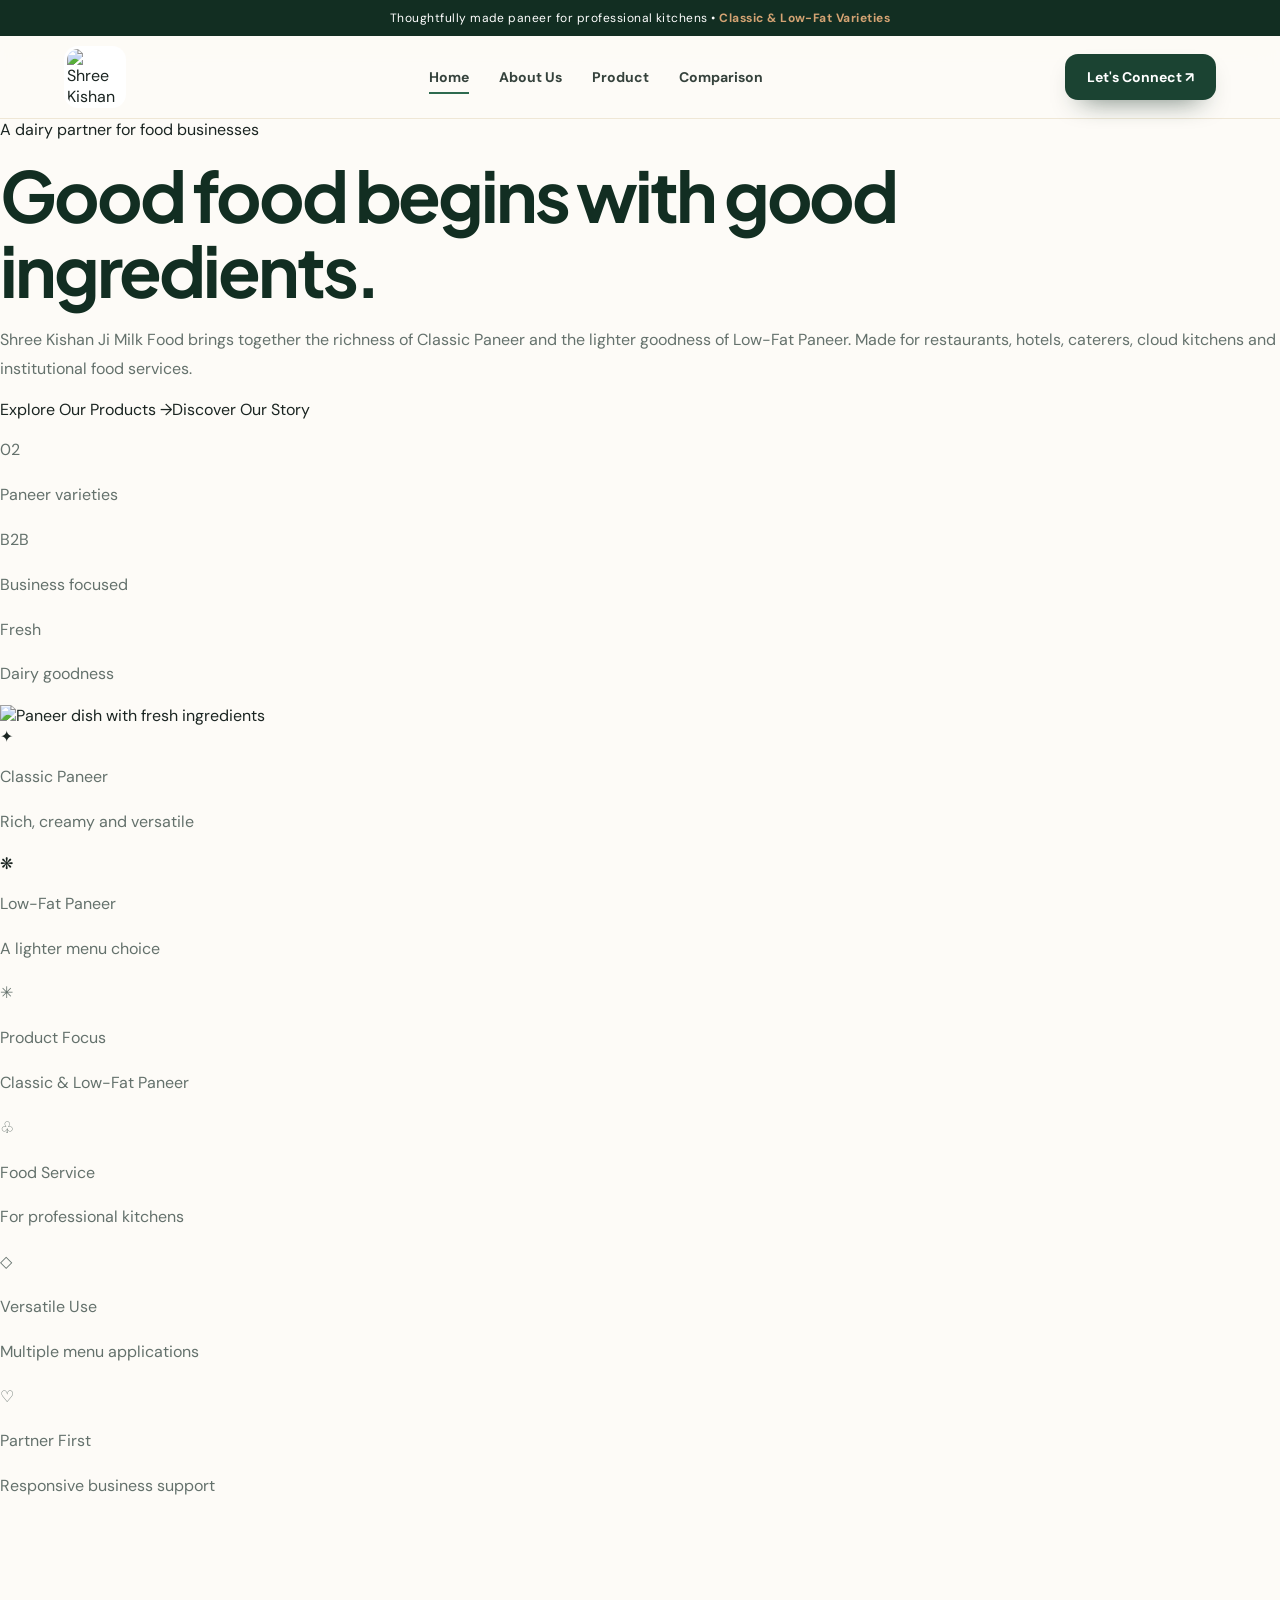
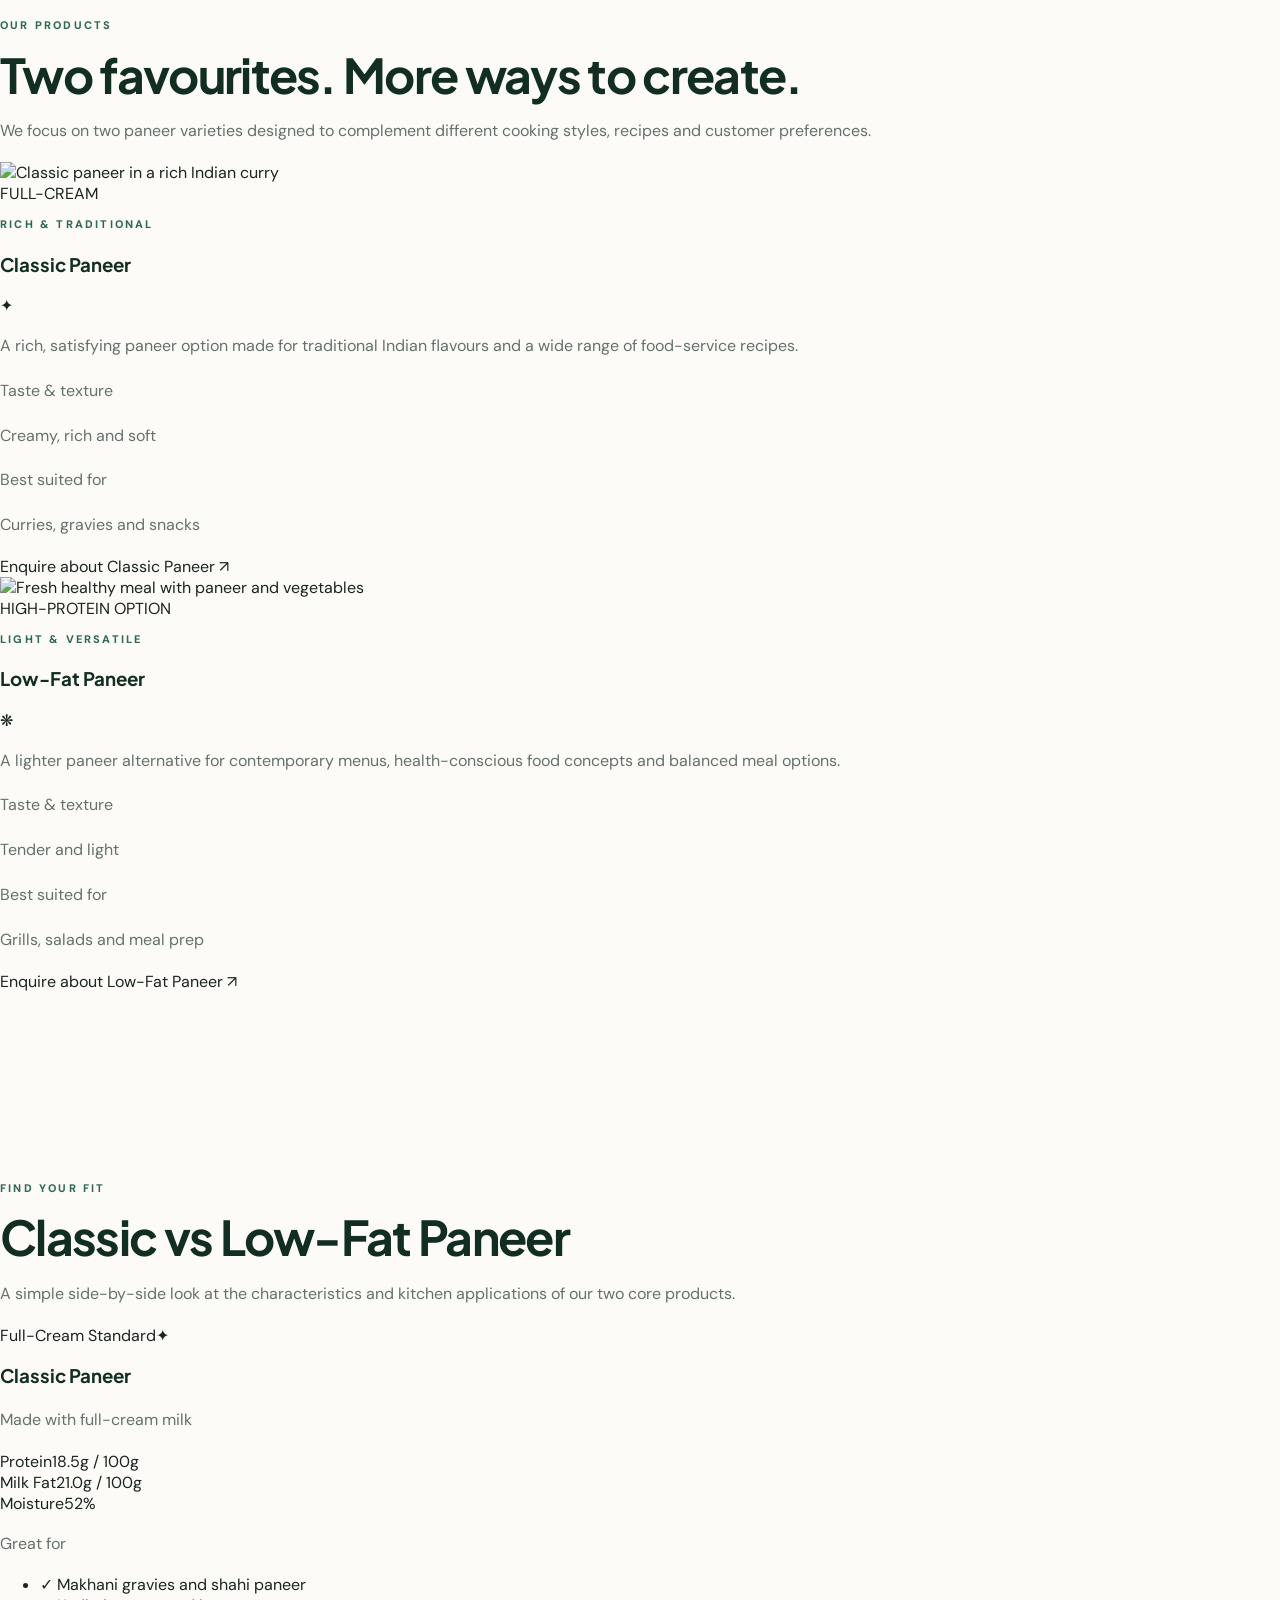
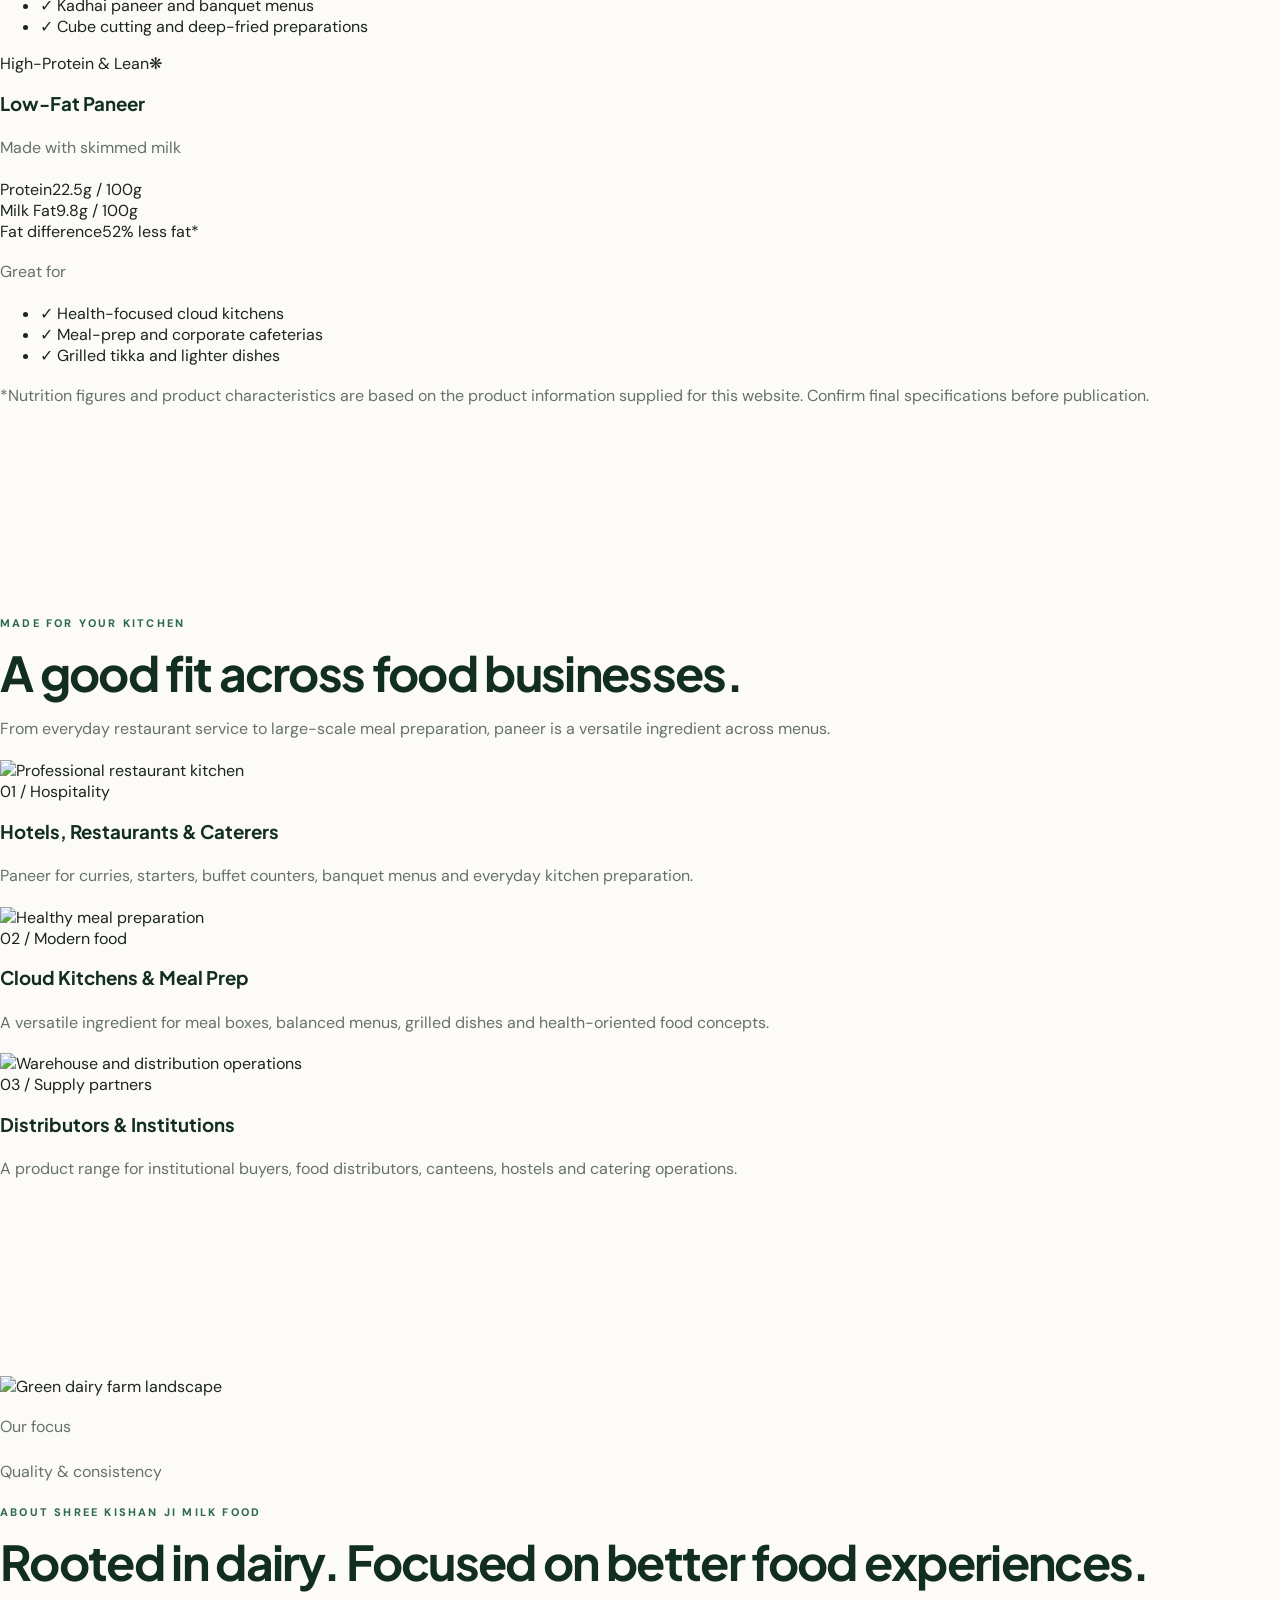
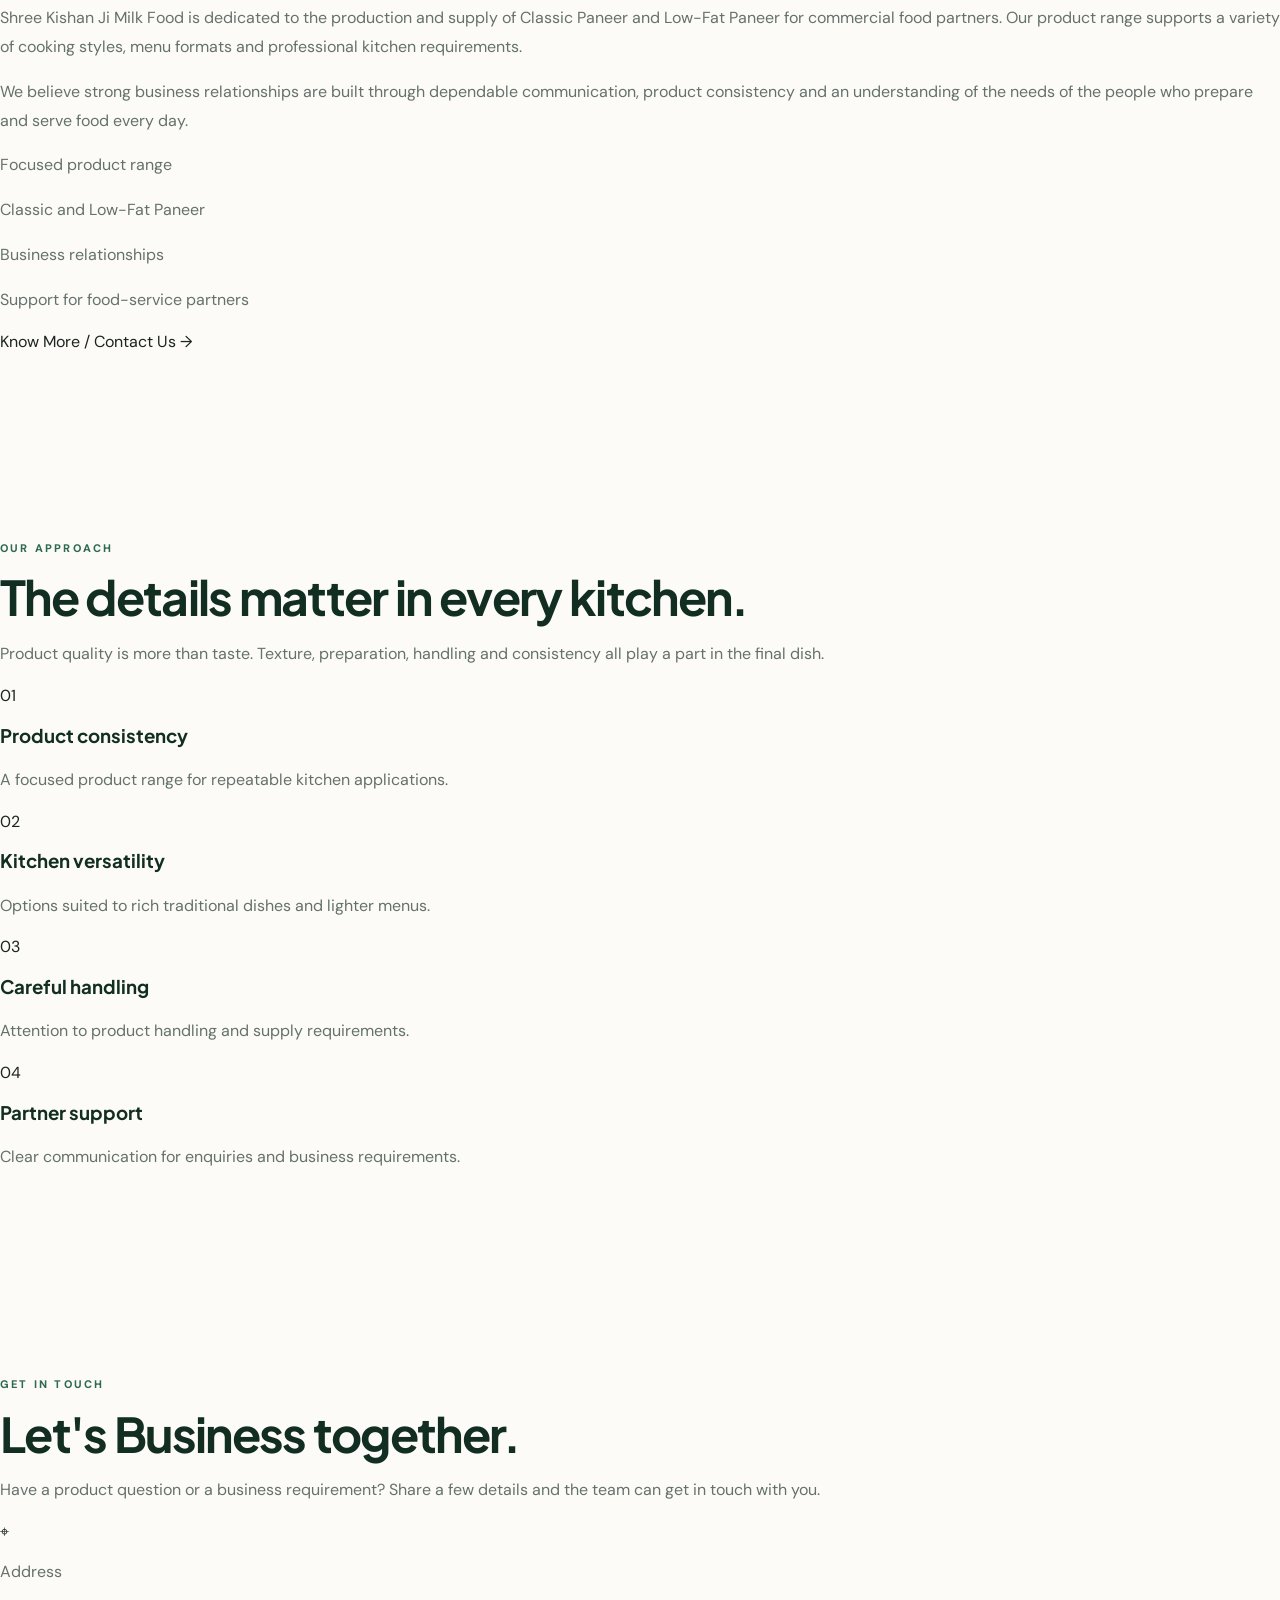
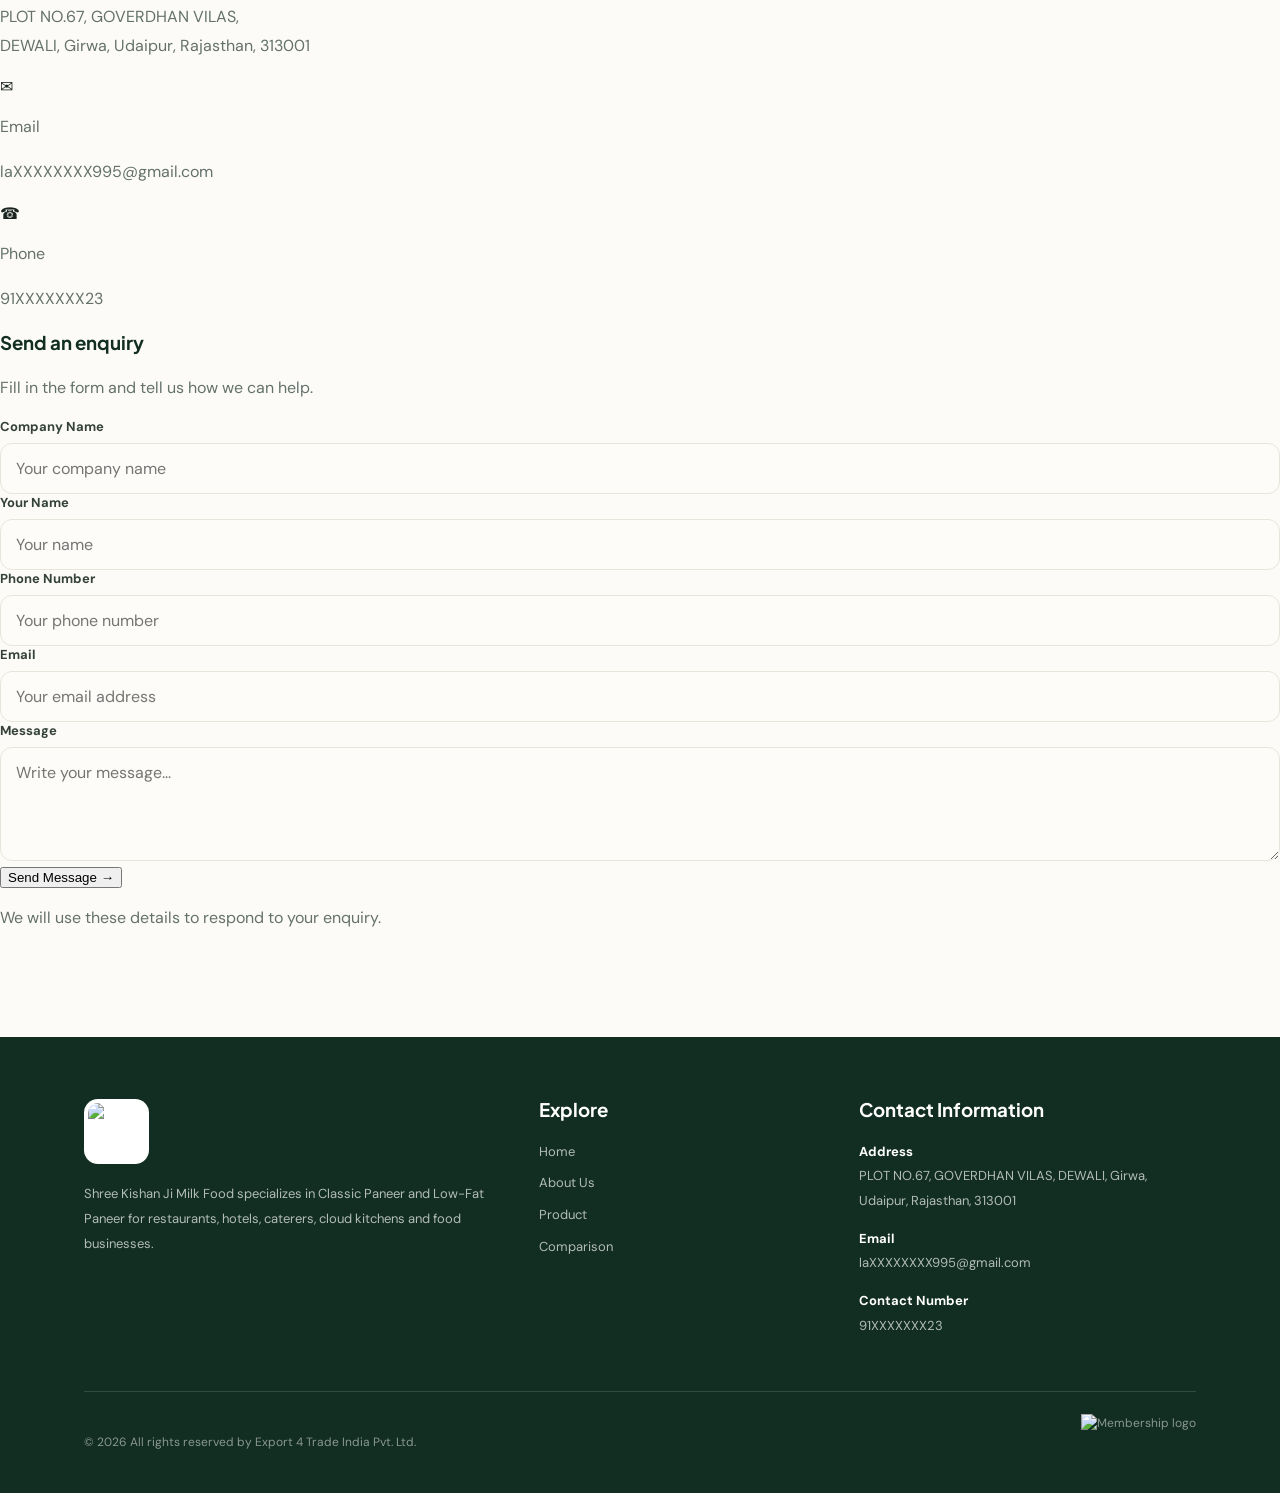
==== commit 717d2508: "fix footer" ====
--- a/index.html
+++ b/index.html
@@ -22,7 +22,7 @@
       href="https://fonts.googleapis.com/css2?family=DM+Sans:wght@400;500;600;700&family=Plus+Jakarta+Sans:wght@600;700;800&display=swap"
       rel="stylesheet"
     />
-    <link rel="stylesheet" href="style.css" />
+    <link rel="stylesheet" href="style.css?v=2" />
     <script src="https://cdn.tailwindcss.com"></script>
     <script>
       tailwind.config = {
@@ -57,6 +57,24 @@
         },
       };
     </script>
+    <style>
+  .footer .footer-wrap-index {
+    box-sizing: border-box !important;
+    width: 100% !important;
+    max-width: 1160px !important;
+    margin-left: auto !important;
+    margin-right: auto !important;
+    padding-left: 24px !important;
+    padding-right: 24px !important;
+  }
+
+  @media (max-width: 650px) {
+    .footer .footer-wrap-index {
+      padding-left: 18px !important;
+      padding-right: 18px !important;
+    }
+  }
+</style>
   </head>
   <body class="font-sans antialiased">
     <div class="topbar">
@@ -844,9 +862,6 @@
 
   <input type="text" name="_honey" style="display:none" tabindex="-1" autocomplete="off">
 
-          <!-- Honeypot spam protection -->
-          <input type="text" name="_honey" style="display:none" tabindex="-1" autocomplete="off">
-
           <div>
             <label for="company" class="block text-sm font-semibold text-slate-700 mb-2">
               Company Name
@@ -944,7 +959,7 @@
 
     </main>
      <footer class="footer">
-      <div class="footer-container">
+      <div class="footer-wrap-index">
         <div class="footer-grid">
           <div>
             <img
